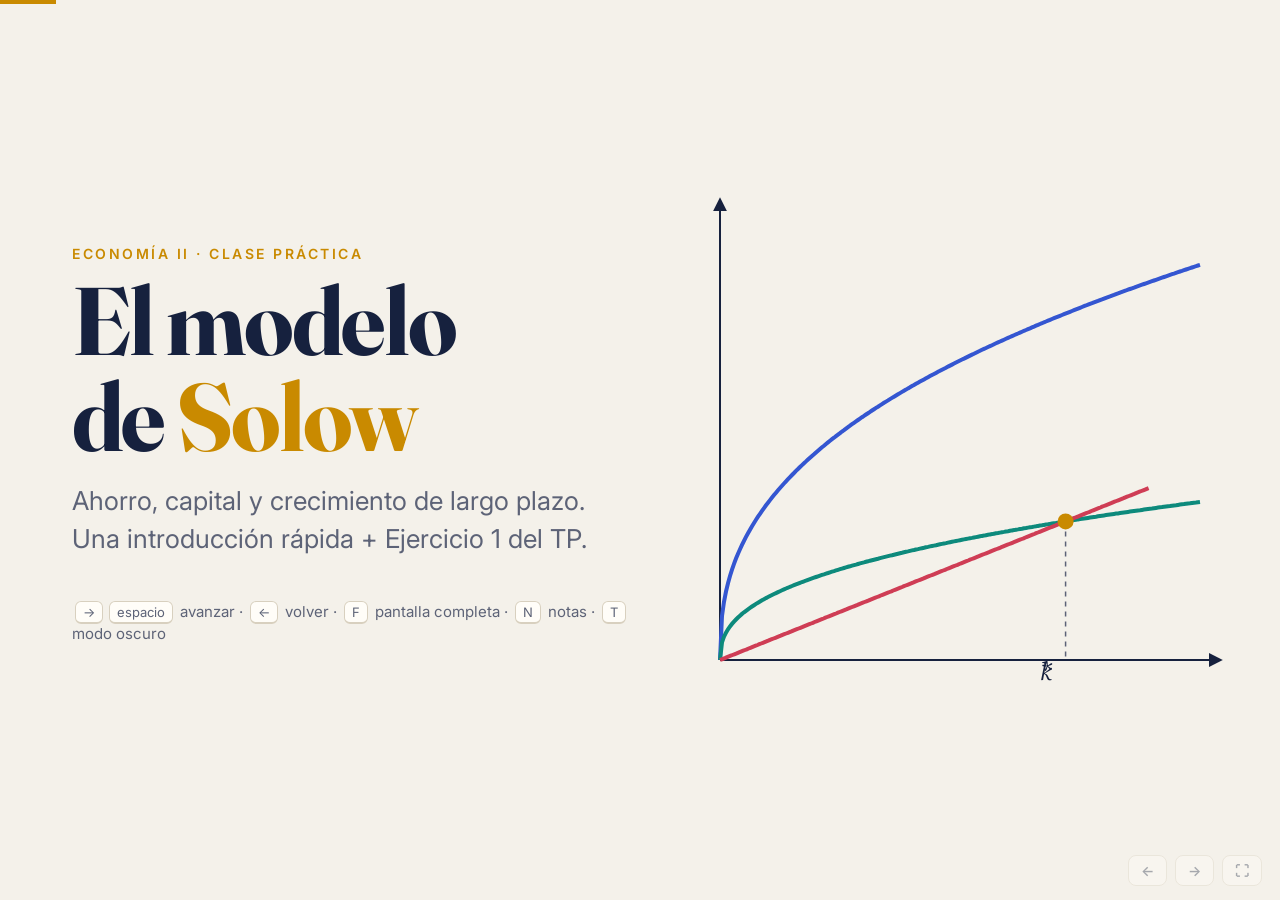
==== Economía II/Slides 2026/Solow - Introducción (práctica).html @ b1570170 "Mover slides de Solow a Economía II > Slides 2026 en Teaching Co-Authored-By: Claude Sonnet 5 <norep" ====
<!doctype html>
<html lang="es">
<head>
<meta charset="utf-8">
<meta name="viewport" content="width=device-width, initial-scale=1">
<title>Introducción a Solow</title>
<link rel="preconnect" href="https://fonts.googleapis.com">
<link rel="preconnect" href="https://fonts.gstatic.com" crossorigin>
<link href="https://fonts.googleapis.com/css2?family=Fraunces:opsz,wght@9..144,500;9..144,700&family=Inter:wght@400;500;600;700&family=Source+Serif+4:ital,wght@0,400;0,600;1,400;1,600&display=swap" rel="stylesheet">
<style>
:root{
  --bg:#f4f1ea; --surface:#fffdf8; --surface2:#f0ebe0; --ink:#16213e; --muted:#5d6377; --line:#d8d0bf;
  --accent:#c98a00; --accent-soft:#f6e4b5;
  --prod:#3456d1; --inv:#0d8a7c; --dep:#cf3d55; --cons:#c98a00; --violet:#6a4fd1;
  --shadow:0 10px 30px rgba(22,33,62,.08);
  --sans:'Inter',system-ui,-apple-system,'Segoe UI',Roboto,sans-serif;
  --serif:'Fraunces',Georgia,serif;
  --math:'Source Serif 4','STIX Two Text',Cambria,'Times New Roman',serif;
}
:root[data-theme="dark"]{
  --bg:#0d1120; --surface:#151a2d; --surface2:#1c2238; --ink:#eef0f7; --muted:#9aa3bd; --line:#2b3352;
  --accent:#ffc23d; --accent-soft:#3a3218;
  --prod:#86a2ff; --inv:#3ccfbd; --dep:#ff6b80; --cons:#ffc23d; --violet:#a894ff;
  --shadow:0 10px 30px rgba(0,0,0,.35);
}
*{box-sizing:border-box;margin:0;padding:0}
html,body{height:100%;background:var(--bg);color:var(--ink);font-family:var(--sans);overflow:hidden}
body{transition:background .4s}

/* ---------- deck & scaling ---------- */
#deck{position:absolute;left:50%;top:50%;width:1280px;height:720px;transform-origin:center center}
.slide{position:absolute;inset:0;padding:54px 72px 64px;background:var(--bg);
  opacity:0;visibility:hidden;transform:translateX(40px);transition:opacity .5s ease,transform .5s ease,visibility .5s;
  display:flex;flex-direction:column}
.slide.active{opacity:1;visibility:visible;transform:none}
.slide.past{transform:translateX(-40px)}
.slide h2{font-family:var(--serif);font-weight:700;font-size:44px;letter-spacing:-.5px;line-height:1.1;margin-bottom:22px}
.slide h2 .num{color:var(--accent);margin-right:10px}
.kicker{font-size:14px;font-weight:600;letter-spacing:2.5px;text-transform:uppercase;color:var(--accent);margin-bottom:10px}
p,li{font-size:23px;line-height:1.45}
.muted{color:var(--muted)}
.small{font-size:18px}
b,strong{font-weight:650}
ul.clean{list-style:none}
ul.clean li{position:relative;padding-left:30px;margin:10px 0}
ul.clean li::before{content:"";position:absolute;left:4px;top:.62em;width:10px;height:10px;border-radius:50%;background:var(--accent)}

/* footer, progress */
#progress{position:fixed;left:0;top:0;height:4px;background:var(--accent);transition:width .4s;z-index:20}
#footer{position:absolute;left:72px;right:72px;bottom:22px;display:flex;justify-content:space-between;font-size:14px;color:var(--muted);pointer-events:none}
#nav{position:fixed;right:18px;bottom:14px;display:flex;gap:8px;z-index:20;opacity:.35;transition:opacity .3s}
#nav:hover{opacity:1}
#nav button{background:var(--surface);color:var(--ink);border:1px solid var(--line);border-radius:8px;padding:6px 12px;font:600 14px var(--sans);cursor:pointer}

/* fragments */
[data-f]{opacity:0;transform:translateY(10px);transition:opacity .55s ease,transform .55s ease}
svg [data-f]{transform:none}
[data-f].shown{opacity:1;transform:none}
path.draw{stroke-dasharray:1;stroke-dashoffset:1;transition:stroke-dashoffset 1.4s ease}
.shown path.draw, .slide.active .always path.draw{stroke-dashoffset:0}

/* ---------- math ---------- */
.m{font-family:var(--math);white-space:nowrap}
.m i,i.v{font-family:var(--math);font-style:italic}
.eq{font-family:var(--math);font-size:34px;display:block;text-align:center;margin:14px 0;line-height:1.5}
.eq.left{text-align:left}
.eq.sm{font-size:28px}
.eq i{font-style:italic}
sup,sub{font-size:.62em;line-height:0}
.frac{display:inline-flex;flex-direction:column;vertical-align:middle;text-align:center;margin:0 .12em}
.frac>span{padding:0 .18em;line-height:1.15}
.frac>span:first-child{border-bottom:1.6px solid currentColor}
sup .frac{font-size:1em}
.par{font-size:1.9em;font-weight:300;line-height:0;vertical-align:-.08em}
.lbl{display:inline-block;font-family:var(--sans);font-size:15px;font-weight:600;padding:3px 9px;border-radius:999px;margin-left:12px;vertical-align:middle;white-space:nowrap}
.c-prod{color:var(--prod)} .c-inv{color:var(--inv)} .c-dep{color:var(--dep)} .c-cons{color:var(--cons)} .c-acc{color:var(--accent)}
.bg-prod{background:color-mix(in srgb,var(--prod) 14%,transparent);color:var(--prod)}
.bg-inv{background:color-mix(in srgb,var(--inv) 14%,transparent);color:var(--inv)}
.bg-dep{background:color-mix(in srgb,var(--dep) 14%,transparent);color:var(--dep)}
.bg-cons{background:color-mix(in srgb,var(--cons) 18%,transparent);color:var(--cons)}

/* ---------- components ---------- */
.cols{display:grid;grid-template-columns:1fr 1fr;gap:44px;flex:1;min-height:0}
.cols.wide-r{grid-template-columns:.85fr 1.15fr}
.cols.wide-l{grid-template-columns:1.2fr .8fr}
.card{background:var(--surface);border:1px solid var(--line);border-radius:18px;padding:22px 26px;box-shadow:var(--shadow)}
.card h3{font-family:var(--serif);font-size:24px;margin-bottom:8px}
.card p{font-size:19px;line-height:1.4}
.grid4{display:grid;grid-template-columns:repeat(4,1fr);gap:18px}
.grid2{display:grid;grid-template-columns:1fr 1fr;gap:18px}
.callout{border-left:5px solid var(--accent);background:var(--surface);border-radius:0 14px 14px 0;padding:16px 22px;box-shadow:var(--shadow)}
.callout p{font-size:20px}
.callout.warn{border-color:var(--dep)}
.chip{display:inline-block;font-size:14px;font-weight:600;padding:4px 10px;border-radius:999px;background:var(--accent-soft);color:var(--ink);margin-right:6px}
ol.steps{list-style:none;counter-reset:st}
ol.steps li{counter-increment:st;position:relative;padding-left:46px;margin:10px 0;font-size:19px;line-height:1.45}
ol.steps li::before{content:counter(st);position:absolute;left:0;top:0;width:32px;height:32px;border-radius:50%;background:var(--accent);color:#fff;font:700 17px var(--sans);display:grid;place-items:center}
.grid4.compact .card{padding:14px 18px}.grid4.compact .card p{font-size:16px;line-height:1.38}.grid4.compact .icon{width:34px;height:34px;font-size:18px;margin-bottom:6px;border-radius:9px}.grid4.compact h3{font-size:20px;margin-bottom:4px}
.icon{width:44px;height:44px;border-radius:12px;display:grid;place-items:center;margin-bottom:12px;font-size:24px}

/* ---------- cover ---------- */
#s-cover{justify-content:center}
#s-cover h1{font-family:var(--serif);font-size:96px;line-height:1;letter-spacing:-2px;margin:10px 0 18px}
#s-cover h1 span{color:var(--accent)}
#s-cover .sub{font-size:26px;color:var(--muted);max-width:640px}
#cover-art{position:absolute;right:40px;top:90px;width:560px;height:520px}
.keys{margin-top:44px;font-size:15px;color:var(--muted)}
.keys kbd{font-family:var(--sans);font-size:13px;border:1px solid var(--line);border-bottom-width:2px;border-radius:6px;padding:2px 7px;background:var(--surface);margin:0 3px}
@keyframes pulse{0%,100%{r:7}50%{r:12}}
.pulse{animation:pulse 2s ease-in-out infinite}
@keyframes drawIn{from{stroke-dashoffset:1}to{stroke-dashoffset:0}}
.slide.active .autodraw{stroke-dasharray:1;animation:drawIn 1.8s ease forwards}
.autodraw{stroke-dasharray:1;stroke-dashoffset:1}
.autodraw.d2{animation-delay:.5s!important}.autodraw.d3{animation-delay:1s!important}
@keyframes fadeIn{to{opacity:1}}
.slide.active .late{animation:fadeIn .8s ease 1.9s forwards}
.late{opacity:0}

/* ---------- agenda ---------- */
.agenda{display:grid;grid-template-columns:1fr 1fr;gap:16px 28px;margin-top:8px}
.ag{display:flex;align-items:center;gap:18px;background:var(--surface);border:1px solid var(--line);border-radius:16px;padding:16px 20px;box-shadow:var(--shadow)}
.ag .n{font-family:var(--serif);font-size:36px;font-weight:700;color:var(--accent);width:40px}
.ag .t{font-size:21px;font-weight:600}
.ag .d{font-size:16px;color:var(--muted)}
.ag .min{margin-left:auto;font-weight:700;color:var(--muted);font-size:16px}
.ag.hl{background:var(--ink);color:var(--bg);border-color:var(--ink)}
.ag.hl .d,.ag.hl .min{color:color-mix(in srgb,var(--bg) 70%,transparent)}
.timebar{display:flex;height:16px;border-radius:999px;overflow:hidden;margin-top:26px}
.timebar div{height:100%}

/* ---------- rule of 70 ---------- */
input[type=range]{width:100%;accent-color:var(--accent);height:28px;cursor:pointer}
.big{font-family:var(--serif);font-size:64px;font-weight:700;color:var(--accent);line-height:1}
.barrow{display:grid;grid-template-columns:150px 1fr 90px;align-items:center;gap:14px;margin:14px 0;font-size:18px}
.bartrack{height:30px;background:var(--surface2);border-radius:8px;overflow:hidden}
.barfill{height:100%;border-radius:8px;transition:width .5s ease}

/* ---------- timeline ---------- */
.timeline{position:relative;display:grid;grid-template-columns:repeat(5,1fr);gap:16px;margin-top:40px}
.timeline::before{content:"";position:absolute;left:0;right:0;top:22px;height:3px;background:var(--line)}
.tl{position:relative;padding-top:52px}
.tl::before{content:"";position:absolute;left:8px;top:13px;width:20px;height:20px;border-radius:50%;background:var(--surface);border:4px solid var(--accent)}
.tl.key::before{background:var(--accent);box-shadow:0 0 0 6px var(--accent-soft)}
.tl .yr{font-family:var(--serif);font-size:28px;font-weight:700}
.tl .who{font-weight:650;font-size:17px;margin:4px 0 6px}
.tl p{font-size:16px;line-height:1.38;color:var(--muted)}

/* ---------- graphs ---------- */
svg text{fill:var(--ink)}
svg text:not([font-family]){font-family:var(--math)}
svg text[font-family="Inter"]{font-family:var(--sans)}
svg .axis{stroke:var(--ink);stroke-width:2}
svg .tick text{font-family:var(--sans);font-size:13px;fill:var(--muted)}
svg .grid{stroke:var(--line);stroke-width:1}
.graphbox{background:var(--surface);border:1px solid var(--line);border-radius:18px;box-shadow:var(--shadow);padding:10px}
.steptext>div{margin-bottom:12px}
.steptext p{font-size:20px}
.readout{display:grid;grid-template-columns:repeat(4,1fr);gap:10px;margin-top:12px}
.readout div{background:var(--surface2);border-radius:12px;padding:8px 10px;text-align:center}
.readout .v{font-family:var(--math);font-size:24px;font-weight:600}
.readout .k{font-size:13px;color:var(--muted)}
.ctrl{display:grid;grid-template-columns:140px 1fr 56px;align-items:center;gap:10px;margin:2px 0}
.ctrl label{font-family:var(--math);font-size:19px;white-space:nowrap}
.ctrl output{font-family:var(--math);font-size:18px;text-align:right}
.btn{background:var(--ink);color:var(--bg);border:none;border-radius:10px;padding:9px 14px;font:600 15px var(--sans);cursor:pointer;margin:4px 6px 0 0}
.btn.ghost{background:transparent;color:var(--ink);border:1.5px solid var(--line)}
.btn:hover{filter:brightness(1.15)}
.hint{font-size:16px;color:var(--muted);margin-top:8px;min-height:44px}

/* flow diagram */
@keyframes flow{to{stroke-dashoffset:-24}}
.flow{stroke-dasharray:8 4;animation:flow 1s linear infinite}

/* notes */
#notes{position:fixed;left:50%;bottom:16px;transform:translateX(-50%);width:min(960px,94vw);max-height:38vh;overflow:auto;
  background:rgba(15,20,36,.94);color:#eef0f7;border-radius:14px;padding:16px 22px;font-size:16px;line-height:1.5;z-index:30;display:none;box-shadow:0 10px 40px rgba(0,0,0,.4)}
#notes.on{display:block}
#notes .hd{display:flex;justify-content:space-between;font-size:13px;color:#ffc23d;font-weight:700;letter-spacing:1px;text-transform:uppercase;margin-bottom:6px}
aside.notes{display:none}
.tag-app{position:absolute;top:26px;right:72px;font-size:13px;font-weight:700;letter-spacing:2px;text-transform:uppercase;color:var(--dep);border:1.5px solid var(--dep);border-radius:999px;padding:4px 12px}
</style>
</head>
<body>
<div id="progress"></div>
<div id="deck">

<!-- ===================== 1. PORTADA ===================== -->
<section class="slide" id="s-cover" data-sec="">
  <svg id="cover-art" viewBox="0 0 560 520" aria-hidden="true">
    <defs><marker id="ah0" viewBox="0 0 10 10" refX="8" refY="5" markerWidth="7" markerHeight="7" orient="auto"><path d="M0,0L10,5L0,10z" fill="var(--ink)"/></marker></defs>
    <line x1="40" y1="480" x2="540" y2="480" class="axis" marker-end="url(#ah0)"/>
    <line x1="40" y1="480" x2="40" y2="20" class="axis" marker-end="url(#ah0)"/>
    <path id="cv-prod" class="autodraw" pathLength="1" fill="none" stroke="var(--prod)" stroke-width="4"/>
    <path id="cv-inv" class="autodraw d2" pathLength="1" fill="none" stroke="var(--inv)" stroke-width="4"/>
    <path id="cv-dep" class="autodraw d3" pathLength="1" fill="none" stroke="var(--dep)" stroke-width="4"/>
    <g class="late">
      <line id="cv-kline" stroke="var(--muted)" stroke-dasharray="5 5" stroke-width="1.5"/>
      <circle id="cv-dot" r="8" fill="var(--accent)" class="pulse"/>
      <text id="cv-klab" font-size="26" font-style="italic">k*</text>
    </g>
  </svg>
  <div style="position:relative;z-index:1;max-width:600px">
    <div class="kicker">Economía II · Clase práctica</div>
    <h1>El modelo<br>de <span>Solow</span></h1>
    <p class="sub">Ahorro, capital y crecimiento de largo plazo.<br>Una introducción rápida + Ejercicio 1 del TP.</p>
    <p class="keys"><kbd>→</kbd><kbd>espacio</kbd> avanzar · <kbd>←</kbd> volver · <kbd>F</kbd> pantalla completa · <kbd>N</kbd> notas · <kbd>T</kbd> modo oscuro</p>
  </div>
  <aside class="notes">Arranque: avisar que como la teórica todavía no llegó a Solow, hoy hacemos una intro de ~30–35 min y después resolvemos el Ejercicio 1 del TP en el pizarrón. Las slides tienen un “laboratorio” interactivo para la estática comparada.</aside>
</section>

<!-- ===================== 2. PLAN ===================== -->
<section class="slide" data-sec="Plan de la clase">
  <div class="kicker">Hoja de ruta</div>
  <h2>Plan de hoy</h2>
  <div class="agenda">
    <div class="ag" data-f="1"><span class="n">1</span><div><div class="t">La gran pregunta</div><div class="d">¿Por qué algunos países son ricos y otros no? El caso argentino</div></div></div>
    <div class="ag" data-f="1"><span class="n">2</span><div><div class="t">¿Qué es el modelo de Solow?</div><div class="d">Cómo nace, qué hace y para qué se usa</div></div></div>
    <div class="ag" data-f="1"><span class="n">3</span><div><div class="t">El modelo, paso a paso</div><div class="d">Supuestos, ecuaciones y variables per cápita</div></div></div>
    <div class="ag" data-f="1"><span class="n">4</span><div><div class="t">Estado estacionario</div><div class="d">Qué es, qué nos dice, el gráfico y la transición</div></div></div>
    <div class="ag" data-f="1"><span class="n">5</span><div><div class="t">Predicciones y límites</div><div class="d">Regla de oro y lo que el modelo no explica</div></div></div>
    <div class="ag hl" data-f="2"><span class="n" style="color:var(--accent)">6</span><div><div class="t">Ejercicio 1 del TP</div><div class="d">Per cápita · estado estacionario · estática comparada · transición</div></div></div>
  </div>
  <aside class="notes">Mostrar el plan rápido. La idea: entender la intuición y el gráfico; la derivación algebraica completa la hacemos juntos en el ejercicio (incisos 1 y 2), así no la repetimos dos veces.</aside>
</section>

<!-- ===================== 3. LA GRAN PREGUNTA ===================== -->
<section class="slide" data-sec="1 · La gran pregunta">
  <div class="kicker">1 · Motivación</div>
  <h2>¿Por qué algunos países son mucho más ricos que otros?</h2>
  <div class="cols wide-l">
    <div>
      <p>Diferencias <b>chicas</b> en la tasa de crecimiento, sostenidas en el tiempo, se convierten en diferencias <b>enormes</b> en el nivel de ingreso.</p>
      <div class="card" style="margin-top:22px">
        <p class="small muted">Tasa de crecimiento anual del ingreso per cápita del país B</p>
        <div style="display:flex;align-items:center;gap:18px">
          <input type="range" id="g70" min="0.5" max="6" step="0.1" value="3">
          <span class="m" style="font-size:28px;font-weight:600;width:90px" id="g70v">3.0%</span>
        </div>
        <div style="display:flex;align-items:baseline;gap:14px;margin-top:10px">
          <span class="big" id="dbl">23</span><span style="font-size:22px">años para <b>duplicar</b> el ingreso</span>
        </div>
        <p class="small muted" style="margin-top:6px">Regla del 70: años para duplicar ≈ 70 / (tasa en %)</p>
      </div>
    </div>
    <div>
      <p class="small muted" style="margin-bottom:6px">Ingreso per cápita dentro de <b>50 años</b> (hoy = 1)</p>
      <div class="barrow"><span>País A · 1%</span><div class="bartrack"><div class="barfill" id="barA" style="background:var(--muted)"></div></div><span class="m" id="valA" style="font-size:22px">×1.64</span></div>
      <div class="barrow"><span>País B · <span id="gB">3.0%</span></span><div class="bartrack"><div class="barfill" id="barB" style="background:var(--accent)"></div></div><span class="m" id="valB" style="font-size:22px">×4.38</span></div>
      <div class="callout" style="margin-top:26px" data-f="1">
        <p>Hoy: un primer modelo para pensar <b>de dónde viene el crecimiento</b> y <b>hacia dónde converge</b> una economía.</p>
      </div>
    </div>
  </div>
  <aside class="notes">Mover el slider en vivo: con 1% se duplica en ~70 años, con 3% en ~23, con 5% en ~14. Después de 50 años, la diferencia entre 1% y 3% es casi ×2,7. Pregunta disparadora: ¿qué hace que un país ahorre/acumule capital/crezca más?</aside>
</section>

<!-- ===================== 4a. CINCO PAÍSES ===================== -->
<section class="slide" data-sec="1 · La gran pregunta">
  <div class="kicker">1 · La evidencia</div>
  <h2>Sesenta años, cinco países</h2>
  <div class="cols" style="grid-template-columns:1.3fr .7fr;gap:26px">
    <div class="graphbox"><svg id="g-cx" viewBox="0 0 760 420" width="100%"></svg></div>
    <div style="display:flex;flex-direction:column;gap:12px">
      <div class="card" style="padding:12px 16px">
        <table style="width:100%;border-collapse:collapse;font-size:16px;text-align:right">
          <tr class="muted" style="font-size:13px"><th style="text-align:left;font-weight:600">PIB per cápita</th><th style="font-weight:600">1960</th><th style="font-weight:600">2025</th><th style="font-weight:600">crec. anual</th></tr>
          <tr style="border-top:1px solid var(--line)"><td style="text-align:left;padding:6px 4px"><span style="display:inline-block;width:12px;height:12px;border-radius:3px;background:var(--prod);margin-right:8px"></span><b>EE.UU.</b></td><td id="cx-USA-0"></td><td id="cx-USA-1"></td><td id="cx-USA-g" style="font-weight:700"></td></tr>
          <tr style="border-top:1px solid var(--line)"><td style="text-align:left;padding:6px 4px"><span style="display:inline-block;width:12px;height:12px;border-radius:3px;background:var(--dep);margin-right:8px"></span><b>Argentina</b></td><td id="cx-ARG-0"></td><td id="cx-ARG-1"></td><td id="cx-ARG-g" style="font-weight:700"></td></tr>
          <tr data-f="1" style="border-top:1px solid var(--line)"><td style="text-align:left;padding:6px 4px"><span style="display:inline-block;width:12px;height:12px;border-radius:3px;background:var(--inv);margin-right:8px"></span><b>Corea del Sur</b></td><td id="cx-KOR-0"></td><td id="cx-KOR-1"></td><td id="cx-KOR-g" style="font-weight:700"></td></tr>
          <tr data-f="2" style="border-top:1px solid var(--line)"><td style="text-align:left;padding:6px 4px"><span style="display:inline-block;width:12px;height:12px;border-radius:3px;background:var(--violet);margin-right:8px"></span><b>Japón</b></td><td id="cx-JPN-0"></td><td id="cx-JPN-1"></td><td id="cx-JPN-g" style="font-weight:700"></td></tr>
          <tr data-f="3" style="border-top:1px solid var(--line)"><td style="text-align:left;padding:6px 4px"><span style="display:inline-block;width:12px;height:12px;border-radius:3px;background:var(--accent);margin-right:8px"></span><b>España</b></td><td id="cx-ESP-0"></td><td id="cx-ESP-1"></td><td id="cx-ESP-g" style="font-weight:700"></td></tr>
        </table>
        <p class="muted" style="font-size:12px;margin-top:6px">Miles de US$ de 2015 · crecimiento promedio 1960–2025.</p>
      </div>
      <div class="callout" data-f="4" style="padding:10px 16px"><p class="small">Los que arrancaron <b>más pobres</b> crecieron <b>más rápido</b> y se acercaron a Estados Unidos… pero <b>no todos</b>. ¿Por qué? → Solow.</p></div>
    </div>
  </div>
  <p class="muted" style="margin-top:6px;font-size:12px">Escala logarítmica: la <b>pendiente</b> de cada línea es su tasa de crecimiento. Fuente: Banco Mundial, WDI, NY.GDP.PCAP.KD (US$ constantes de 2015).</p>
  <aside class="notes">Explicar la escala log: misma pendiente = misma tasa; subir un escalón (ej. de 10k a 20k) es duplicar. Primero EE.UU. (≈2% parejo, la "frontera") y Argentina (arranca segunda, crece ≈0,9% y con crisis). Clic: Corea, en 1960 tenía ~1/7 del ingreso argentino, creció ≈5,7% por año y nos pasó en 1989; hoy casi el triple. Clic: Japón, crece ≈5% hasta 1990, llega a ~77% del nivel de EE.UU. y después se frena (&lt;1%): se acerca a su estado estacionario → justo lo que predice Solow. Clic: España, convergencia más gradual. Clic: mensaje: convergencia… condicional (Argentina no convergió). Pregunta: ¿qué tienen distinto estos países? Ahorro, población, tecnología/instituciones → los parámetros de Solow.</aside>
</section>

<!-- ===================== 4. ARGENTINA VS 2% ===================== -->
<section class="slide" data-sec="1 · La gran pregunta">
  <div class="kicker">1 · El caso argentino</div>
  <h2>Argentina vs. la Argentina que creció al <span class="c-acc" id="arg-gtitle">2%</span></h2>
  <div class="cols" style="grid-template-columns:1.35fr .65fr;gap:28px">
    <div class="graphbox"><svg id="g-arg" viewBox="0 0 760 410" width="100%"></svg></div>
    <div style="display:flex;flex-direction:column;gap:12px">
      <div class="card" style="padding:14px 18px">
        <p class="small muted" style="font-size:15px">PIB per cápita 2025 (US$ de 2015)</p>
        <p style="margin-top:6px"><span class="c-dep" style="font-weight:700">Argentina real:</span> <span class="m" style="font-size:26px" id="arg-real"></span></p>
        <p data-f="1"><span class="c-acc" style="font-weight:700">Con <span id="arg-g2"></span> anual:</span> <span class="m" style="font-size:26px" id="arg-cf"></span></p>
        <div data-f="1" style="display:flex;align-items:baseline;gap:10px;margin-top:6px"><span class="big" id="arg-x" style="font-size:56px"></span><span class="small">más rica<br>por persona</span></div>
      </div>
      <div class="card" data-f="1" style="padding:12px 20px">
        <p class="small muted">Tasa contrafáctica desde 1960</p>
        <div style="display:flex;align-items:center;gap:12px"><input type="range" id="arg-g" min="0.5" max="3.5" step="0.1" value="2"><span class="m" id="arg-gv" style="font-size:22px;width:60px"></span></div>
      </div>
      <div class="callout" data-f="2" style="padding:10px 16px"><p class="small">Promedio 1960–2025:<br><b>Argentina ≈ <span id="arg-avg"></span>%</b> anual · <b>EE.UU. ≈ <span id="usa-avg"></span>%</b></p></div>
    </div>
  </div>
  <p class="muted" style="margin-top:6px;font-size:12px">Fuente: Banco Mundial, World Development Indicators — PIB per cápita (US$ constantes de 2015), serie NY.GDP.PCAP.KD, 1960–2025.</p>
  <aside class="notes">Primero mostrar sólo la serie real (con sus crisis: 1975–76, 1981–82, hiperinflación 1989–90, 2001–02, 2018–20). Avanzar: aparece la Argentina contrafáctica creciendo al 2% (≈ el promedio de EE.UU.) — hoy tendría ~el doble de ingreso por persona. Avanzar otra vez: los promedios de crecimiento (EE.UU. creció ≈2% per cápita por año). Mover el slider: con 3% sería ~3 veces más rica. Pregunta: ¿qué determina esa tasa? → Solow.</aside>
</section>

<!-- ===================== 5. HISTORIA ===================== -->
<section class="slide" data-sec="2 · Cómo nace Solow">
  <div class="kicker">2 · Un poco de historia</div>
  <h2>Cómo nace el modelo</h2>
  <div class="timeline">
    <div class="tl" data-f="1"><div class="yr">1939–46</div><div class="who">Harrod y Domar</div><p>Modelos con proporción capital/producto <b>fija</b>. El crecimiento equilibrado es un “filo de navaja”: cualquier desvío se amplifica.</p></div>
    <div class="tl key" data-f="2"><div class="yr">1956</div><div class="who">Solow (y Swan, en paralelo)</div><p>Permite <b>sustituir</b> capital por trabajo con <b>rendimientos decrecientes</b> → la economía converge a un <b>estado estacionario estable</b>.</p></div>
    <div class="tl" data-f="3"><div class="yr">1957</div><div class="who">Solow</div><p>Contabilidad del crecimiento para EE.UU.: la mayor parte del crecimiento del producto por hora no se explica por <i class="v">K</i> → <b>residuo</b> = tecnología.</p></div>
    <div class="tl" data-f="4"><div class="yr">1987</div><div class="who">Premio Nobel</div><p>Solow lo recibe por sus contribuciones a la teoría del crecimiento económico.</p></div>
    <div class="tl" data-f="5"><div class="yr">fines ’80</div><div class="who">Romer, Lucas</div><p><b>Crecimiento endógeno</b>: intentan explicar dentro del modelo lo que Solow deja afuera (la tecnología).</p></div>
  </div>
  <div class="callout" style="margin-top:34px" data-f="2">
    <p>Idea clave de Solow: <b>rendimientos decrecientes del capital</b>. Cada máquina adicional por trabajador agrega cada vez menos producto → la acumulación de capital, por sí sola, <b>se frena</b>.</p>
  </div>
  <aside class="notes">No hace falta detenerse mucho. Lo importante: Harrod–Domar = inestable; Solow introduce rendimientos decrecientes y eso da estabilidad (convergencia). Ese es el corazón de todo lo que sigue.</aside>
</section>

<!-- ===================== QUÉ ES ===================== -->
<section class="slide" data-sec="2 · Qué es el modelo">
  <div class="kicker">2 · ¿Qué es el modelo de Solow?</div>
  <h2>El modelo en una frase</h2>
  <div class="card" style="border-left:6px solid var(--accent);padding:22px 30px">
    <p style="font-size:23px;line-height:1.42">Es un <b>modelo de crecimiento económico de largo plazo</b> que explica cómo el <b class="c-inv">ahorro</b>, el <b class="c-dep">crecimiento de la población</b> y la <b class="c-prod">tecnología</b> determinan cuánto <b>capital por trabajador</b> tiene una economía y, con eso, su <b>nivel de vida</b>.</p>
    <div style="margin-top:12px"><span class="chip">dinámico: período a período</span><span class="chip">neoclásico</span><span class="chip">crecimiento exógeno</span><span class="chip">base de la macro moderna</span></div>
  </div>
  <h3 style="font-family:var(--serif);font-size:24px;margin:16px 0 10px">¿Para qué se usa?</h3>
  <div class="grid4 compact">
    <div class="card" data-f="1"><div class="icon bg-prod">📈</div><h3>Pronosticar crecimiento</h3><p>Si sabemos qué tan lejos está un país de su estado estacionario, anticipamos si va a crecer rápido o lento. Es la base de cómo se estima el <b>PIB potencial</b>.</p></div>
    <div class="card" data-f="2"><div class="icon bg-inv">🌍</div><h3>Comparar países</h3><p>Explica por qué unos países son más ricos que otros: distinto ahorro, crecimiento poblacional o tecnología.</p></div>
    <div class="card" data-f="3"><div class="icon bg-cons">🏛</div><h3>Evaluar políticas</h3><p>¿Qué pasa si se incentiva el ahorro y la inversión? ¿Y si cae la natalidad? ¿Cambia el nivel o la tasa de crecimiento?</p></div>
    <div class="card" data-f="4"><div class="icon bg-dep">🧱</div><h3>Punto de partida</h3><p>Los modelos que usan hoy los bancos centrales son, en el fondo, Solow + decisiones óptimas de ahorro y trabajo.</p></div>
  </div>
  <aside class="notes">Slide de “qué es”: la frase resume todo el modelo. Exógeno = s, n y la tecnología vienen dados, el modelo no los explica. Usos: (1) proyecciones de largo plazo / PIB potencial con el enfoque de función de producción; (2) diferencias entre países; (3) políticas: efecto nivel vs. efecto crecimiento; (4) es la base de los modelos de crecimiento neoclásico con optimización (Ramsey–Cass–Koopmans, ciclos reales, DSGE).</aside>
</section>

<!-- ===================== 6. QUÉ HACE ===================== -->
<section class="slide" data-sec="3 · El modelo">
  <div class="kicker">3 · ¿Qué hace el modelo?</div>
  <h2>Una máquina de transformar ahorro en capital</h2>
  <div class="cols wide-r">
    <div>
      <p>Seguimos <b>período a período</b> cómo evoluciona el capital y, con él, el producto, el consumo y la inversión.</p>
      <ul class="clean" style="margin-top:12px">
        <li data-f="1">Se <b>produce</b> con capital y trabajo.</li>
        <li data-f="2">Se <b>ahorra</b> una fracción fija <i class="v">s</i> del producto; el resto se consume.</li>
        <li data-f="3">El ahorro se <b>invierte</b>: se suma al capital de mañana.</li>
        <li data-f="4">Parte del capital se <b>gasta</b> (<i class="v">δ</i>) y la población <b>crece</b> (<i class="v">n</i>).</li>
      </ul>
      <div class="callout" style="margin-top:18px" data-f="5"><p>Pregunta central: <b>¿a dónde converge</b> esta economía y <b>qué determina</b> su nivel de vida de largo plazo?</p></div>
    </div>
    <div class="graphbox" style="display:flex;align-items:center;justify-content:center">
      <svg viewBox="0 0 600 470" width="100%">
        <defs>
          <marker id="ah1" viewBox="0 0 10 10" refX="8" refY="5" markerWidth="6" markerHeight="6" orient="auto"><path d="M0,0L10,5L0,10z" fill="var(--muted)"/></marker>
        </defs>
        <!-- nodes -->
        <g data-f="1">
          <rect x="190" y="20" width="220" height="74" rx="16" fill="color-mix(in srgb,var(--prod) 14%,var(--surface))" stroke="var(--prod)" stroke-width="2"/>
          <text x="300" y="50" text-anchor="middle" font-family="Inter" font-weight="700" font-size="17" fill="var(--prod)">PRODUCCIÓN</text>
          <text x="300" y="78" text-anchor="middle" font-size="21" font-style="italic">Y = A K<tspan dy="-8" font-size="13">α</tspan><tspan dy="8"> N</tspan><tspan dy="-8" font-size="13">1−α</tspan></text>
        </g>
        <g data-f="2">
          <rect x="380" y="200" width="212" height="74" rx="16" fill="color-mix(in srgb,var(--inv) 14%,var(--surface))" stroke="var(--inv)" stroke-width="2"/>
          <text x="486" y="230" text-anchor="middle" font-family="Inter" font-weight="700" font-size="16" fill="var(--inv)">AHORRO = INVERSIÓN</text>
          <text x="486" y="258" text-anchor="middle" font-size="21" font-style="italic">I = S = sY</text>
          <path class="flow" d="M380,94 Q470,130 485,196" fill="none" stroke="var(--muted)" stroke-width="2.5" marker-end="url(#ah1)"/>
          <rect x="40" y="200" width="160" height="74" rx="16" fill="color-mix(in srgb,var(--cons) 16%,var(--surface))" stroke="var(--cons)" stroke-width="2"/>
          <text x="120" y="230" text-anchor="middle" font-family="Inter" font-weight="700" font-size="17" fill="var(--cons)">CONSUMO</text>
          <text x="120" y="258" text-anchor="middle" font-size="21" font-style="italic">C = (1−s)Y</text>
          <path class="flow" d="M220,94 Q140,130 125,196" fill="none" stroke="var(--muted)" stroke-width="2.5" marker-end="url(#ah1)"/>
        </g>
        <g data-f="3">
          <rect x="190" y="370" width="220" height="74" rx="16" fill="var(--surface2)" stroke="var(--ink)" stroke-width="2"/>
          <text x="300" y="400" text-anchor="middle" font-family="Inter" font-weight="700" font-size="17">CAPITAL DE MAÑANA</text>
          <text x="300" y="428" text-anchor="middle" font-size="21" font-style="italic">K<tspan dy="5" font-size="13">t+1</tspan><tspan dy="-5"> = (1−δ)K</tspan><tspan dy="5" font-size="13">t</tspan><tspan dy="-5"> + I</tspan><tspan dy="5" font-size="13">t</tspan></text>
          <path class="flow" d="M485,278 Q470,340 414,392" fill="none" stroke="var(--muted)" stroke-width="2.5" marker-end="url(#ah1)"/>
          <path class="flow" d="M300,366 Q300,230 300,100" fill="none" stroke="var(--prod)" stroke-width="2.5" marker-end="url(#ah1)"/>
          <text x="290" y="300" text-anchor="end" font-family="Inter" font-size="14" fill="var(--prod)" font-weight="600">más K → más Y</text>
        </g>
        <g data-f="4">
          <path d="M190,425 Q120,440 70,420" fill="none" stroke="var(--dep)" stroke-width="2.5" stroke-dasharray="6 4" marker-end="url(#ah1)"/>
          <text x="20" y="400" font-family="Inter" font-size="15" fill="var(--dep)" font-weight="600">depreciación δK</text>
          <text x="20" y="465" font-family="Inter" font-size="15" fill="var(--dep)" font-weight="600">población crece a n</text>
        </g>
      </svg>
    </div>
  </div>
  <aside class="notes">Contar el circuito: produzco → una parte la consumo, otra la ahorro → el ahorro se invierte → mañana tengo más capital → produzco más. Pero el capital se deprecia y la población crece, lo que “come” capital por persona. La pregunta es dónde se equilibran estas fuerzas.</aside>
</section>

<!-- ===================== 7. SUPUESTOS ===================== -->
<section class="slide" data-sec="3 · El modelo">
  <div class="kicker">3 · Ingredientes</div>
  <h2>Los supuestos</h2>
  <div class="grid4">
    <div class="card" data-f="1"><div class="icon bg-prod">⚙︎</div><h3>Tecnología</h3><p>Cobb–Douglas <span class="m"><i>Y</i> = <i>AK</i><sup><i>α</i></sup><i>N</i><sup>1−<i>α</i></sup></span>, 0&lt;<i class="v">α</i>&lt;1.<br>Rendimientos <b>constantes a escala</b> y <b>decrecientes</b> en cada factor.</p></div>
    <div class="card" data-f="2"><div class="icon bg-inv">€</div><h3>Ahorro</h3><p>Se ahorra una <b>fracción fija</b> <i class="v">s</i> del ingreso: <span class="m"><i>S</i> = <i>sY</i></span>.<br>Economía cerrada sin gobierno: <b>ahorro = inversión</b>.</p></div>
    <div class="card" data-f="3"><div class="icon bg-cons">☺︎</div><h3>Población</h3><p>Todos trabajan y la población crece a tasa <b>exógena</b> <i class="v">n</i>:<br><span class="m"><i>N</i><sub><i>t</i>+1</sub> = (1+<i>n</i>)<i>N<sub>t</sub></i></span>.</p></div>
    <div class="card" data-f="4"><div class="icon bg-dep">↓</div><h3>Depreciación</h3><p>Cada período se gasta una fracción <i class="v">δ</i> del capital (máquinas que se rompen).</p></div>
  </div>
  <div class="callout" style="margin-top:28px" data-f="5">
    <p><b>El supuesto “mágico” de Solow:</b> en vez de resolver cuánto consumir en infinitos períodos (maximizando <span class="m"><i>U</i> = Σ <i>β<sup>t</sup>u</i>(<i>C<sub>t</sub></i>)</span>, fuera del nivel del curso), asume que se consume una proporción constante: <span class="m"><i>C<sub>t</sub></i> = (1−<i>s</i>)<i>Y<sub>t</sub></i></span>. Con eso, dado <i class="v">K<sub>t</sub></i> sabemos todo.</p>
  </div>
  <aside class="notes">Notación: el TP usa δ para la depreciación; en las notas/slides de la teórica aparece como d. Es lo mismo. Remarcar que s, n, δ, A son parámetros (exógenos): el modelo no explica por qué un país ahorra más.</aside>
</section>

<!-- ===================== 8. ECUACIONES ===================== -->
<section class="slide" data-sec="3 · El modelo">
  <div class="kicker">3 · El modelo en ecuaciones (como en el TP)</div>
  <h2>Seis ecuaciones, una economía</h2>
  <div class="cols">
    <div class="card" style="display:flex;flex-direction:column;justify-content:center;gap:4px">
      <div class="eq sm left"><i>Y<sub>t</sub></i> = <i>C<sub>t</sub></i> + <i>I<sub>t</sub></i> <span class="lbl bg-cons">uso del producto</span></div>
      <div class="eq sm left"><i>Y<sub>t</sub></i> = <i>AK<sub>t</sub></i><sup><i>α</i></sup><i>N<sub>t</sub></i><sup>1−<i>α</i></sup> <span class="lbl bg-prod">producción</span></div>
      <div class="eq sm left"><i>K</i><sub><i>t</i>+1</sub> = (1−<i>δ</i>)<i>K<sub>t</sub></i> + <i>I<sub>t</sub></i> <span class="lbl bg-inv">ley de mov. del capital</span></div>
      <div class="eq sm left"><i>N</i><sub><i>t</i>+1</sub> = (1+<i>n</i>)<i>N<sub>t</sub></i> <span class="lbl bg-dep">población</span></div>
      <div class="eq sm left"><i>C<sub>t</sub></i> + <i>S<sub>t</sub></i> = <i>Y<sub>t</sub></i> <span class="lbl bg-cons">restricción presup.</span></div>
      <div class="eq sm left"><i>S<sub>t</sub></i> = <i>sY<sub>t</sub></i> <span class="lbl bg-inv">regla de ahorro</span></div>
      <p class="small muted" style="margin-top:6px">Dados <i class="v">K</i><sub>0</sub> y <i class="v">N</i><sub>0</sub>.</p>
    </div>
    <div>
      <p style="font-weight:650;margin-bottom:10px">Paso a paso: del modelo agregado al per cápita</p>
      <ol class="steps">
        <li data-f="1"><b>Dividir cada ecuación por <i class="v">N<sub>t</sub></i></b> y llamar con minúscula a las variables per cápita: <span class="m"><i>y</i> = <i>Y</i>/<i>N</i>, <i>k</i> = <i>K</i>/<i>N</i>, …</span></li>
        <li data-f="2"><b>Producción:</b> por rendimientos constantes a escala, <span class="m"><i>y<sub>t</sub></i> = <i>Ak<sub>t</sub></i><sup><i>α</i></sup></span>.</li>
        <li data-f="3"><b>Capital:</b> usar <span class="m"><i>N</i><sub><i>t</i>+1</sub> = (1+<i>n</i>)<i>N<sub>t</sub></i></span> → <span class="m">(1+<i>n</i>)<i>k</i><sub><i>t</i>+1</sub> = (1−<i>δ</i>)<i>k<sub>t</sub></i> + <i>i<sub>t</sub></i></span>.</li>
        <li data-f="4"><b>Consumo:</b> juntar restricción presupuestaria y regla de ahorro → <span class="m"><i>c<sub>t</sub></i> = (1−<i>s</i>)<i>y<sub>t</sub></i></span>.</li>
      </ol>
      <div class="callout" data-f="5" style="margin-top:14px;padding:12px 20px">
        <p class="small" style="margin-bottom:2px"><b>Resultado: 4 ecuaciones en <i class="v">y</i>, <i class="v">c</i>, <i class="v">i</i>, <i class="v">k</i></b></p>
        <div class="eq" style="font-size:24px;margin:4px 0;line-height:1.6"><i>y<sub>t</sub></i> = <i>c<sub>t</sub></i> + <i>i<sub>t</sub></i> &nbsp;·&nbsp; <i>y<sub>t</sub></i> = <i>Ak<sub>t</sub></i><sup><i>α</i></sup><br>(1+<i>n</i>)<i>k</i><sub><i>t</i>+1</sub> = (1−<i>δ</i>)<i>k<sub>t</sub></i> + <i>i<sub>t</sub></i> &nbsp;·&nbsp; <i>c<sub>t</sub></i> = (1−<i>s</i>)<i>y<sub>t</sub></i></div>
      </div>
    </div>
  </div>
  <aside class="notes">Estas son exactamente las ecuaciones (1)–(6) del Ejercicio 1 (ojo: la consigna tiene la errata 1−n en la ecuación 4; es 1+n). El paso a paso es el inciso 1: se puede mostrar acá como hoja de ruta o dejarlo para el pizarrón. Las dos slides que siguen desarrollan los pasos 2 y 3.</aside>
</section>

<!-- ===================== 9. PER CÁPITA ===================== -->
<section class="slide" data-sec="3 · El modelo">
  <div class="kicker">3 · Pasar a per cápita</div>
  <h2>La función de producción per cápita</h2>
  <div class="cols">
    <div>
      <p>Dividimos la producción por <i class="v">N<sub>t</sub></i> y usamos rendimientos constantes a escala:</p>
      <div class="eq" data-f="1"><i>y<sub>t</sub></i> = <span class="frac"><span><i>AK<sub>t</sub></i><sup><i>α</i></sup><i>N<sub>t</sub></i><sup>1−<i>α</i></sup></span><span><i>N<sub>t</sub></i></span></span> = <i>A</i><span class="par">(</span><span class="frac"><span><i>K<sub>t</sub></i></span><span><i>N<sub>t</sub></i></span></span><span class="par">)</span><sup><i>α</i></sup></div>
      <div class="eq" data-f="2" style="font-size:44px"><span style="background:var(--accent-soft);padding:4px 18px;border-radius:12px"><i>y<sub>t</sub></i> = <i>A k<sub>t</sub></i><sup><i>α</i></sup></span></div>
      <p data-f="3">El producto por persona depende <b>sólo</b> del capital por persona.</p>
      <div class="eq sm" data-f="4" style="margin-top:18px"><i>c<sub>t</sub></i> = (1−<i>s</i>)<i>y<sub>t</sub></i> &nbsp;&nbsp;·&nbsp;&nbsp; <i>i<sub>t</sub></i> = <i>s y<sub>t</sub></i> &nbsp;&nbsp;·&nbsp;&nbsp; <i>y<sub>t</sub></i> = <i>c<sub>t</sub></i> + <i>i<sub>t</sub></i></div>
    </div>
    <div class="graphbox" data-f="3">
      <svg id="g-percap" viewBox="0 0 560 420" width="100%"></svg>
      <p class="small muted" style="padding:0 14px 8px">Rendimientos <b>decrecientes</b>: el mismo Δ<i class="v">k</i> agrega cada vez menos Δ<i class="v">y</i>.</p>
    </div>
  </div>
  <aside class="notes">Mostrar la curva cóncava: con poco capital por persona, una máquina más rinde muchísimo; con mucho, rinde poco. Esa concavidad es la que va a garantizar la convergencia. El detalle algebraico (dividir cada ecuación por N) lo hacemos en el inciso 1.</aside>
</section>

<!-- ===================== 10. LEY DE MOVIMIENTO ===================== -->
<section class="slide" data-sec="3 · El modelo">
  <div class="kicker">3 · El capital por persona</div>
  <h2>¿Cómo evoluciona <i class="v">k</i>?</h2>
  <div class="cols wide-l">
    <div>
      <p>Dividimos la ley de movimiento del capital por <i class="v">N<sub>t</sub></i> y usamos <span class="m"><i>N</i><sub><i>t</i>+1</sub>/<i>N<sub>t</sub></i> = 1+<i>n</i></span>:</p>
      <div class="eq sm" data-f="1"><i>K</i><sub><i>t</i>+1</sub> = (1−<i>δ</i>)<i>K<sub>t</sub></i> + <i>I<sub>t</sub></i> &nbsp;&nbsp;⟹&nbsp;&nbsp; <span style="background:var(--accent-soft);padding:2px 12px;border-radius:10px">(1+<i>n</i>)<i>k</i><sub><i>t</i>+1</sub> = (1−<i>δ</i>)<i>k<sub>t</sub></i> + <i>i<sub>t</sub></i></span></div>
      <p data-f="2" style="margin-top:14px">Reordenando (y despreciando el término chico <i class="v">n</i>·Δ<i class="v">k</i>):</p>
      <div class="eq" data-f="2" style="font-size:40px"><i>k</i><sub><i>t</i>+1</sub> − <i>k<sub>t</sub></i> ≈ <span class="c-inv"><i>i<sub>t</sub></i></span> − <span class="c-dep">(<i>n</i> + <i>δ</i>)<i>k<sub>t</sub></i></span></div>
    </div>
    <div>
      <div class="card" data-f="3">
        <h3>¿Por qué aparece <i class="v">n</i> como si fuera depreciación?</h3>
        <p>Aunque no se rompa ninguna máquina (<i class="v">δ</i> = 0), si la población crece y no invierto, tengo <b>las mismas máquinas para más gente</b>: el capital por persona cae.</p>
        <p style="margin-top:10px">El crecimiento de la población <b>“diluye”</b> el capital per cápita.</p>
      </div>
      <div class="card" data-f="4" style="margin-top:16px">
        <p>Para que <i class="v">k</i> no caiga hay que invertir <span class="m c-dep">(<i>n</i>+<i>δ</i>)<i>k</i></span>: reponer lo depreciado <b>y</b> equipar a los nuevos trabajadores → <b>depreciación per cápita</b>.</p>
      </div>
    </div>
  </div>
  <aside class="notes">En el TP la solución trabaja con la versión exacta (1+n)k_{t+1} = (1−δ)k_t + i_t. En estado estacionario no hace falta aproximar: con k_{t+1}=k_t=k queda (n+δ)k = i exacto. La aproximación solo sirve para la intuición de Δk.</aside>
</section>

<!-- ===================== 11. ECUACIÓN FUNDAMENTAL ===================== -->
<section class="slide" data-sec="3 · El modelo">
  <div class="kicker">3 · La ecuación fundamental de Solow</div>
  <h2>Un tira y afloja entre dos fuerzas</h2>
  <div class="eq" style="font-size:52px;margin:26px 0 30px">
    Δ<i>k<sub>t</sub></i> = <span class="c-inv"><i>s A k<sub>t</sub></i><sup><i>α</i></sup></span> − <span class="c-dep">(<i>n</i> + <i>δ</i>)<i>k<sub>t</sub></i></span>
  </div>
  <div class="grid2" style="gap:26px">
    <div class="card" style="border-top:5px solid var(--inv)"><h3 class="c-inv">Inversión per cápita</h3><p>Lo que <b>agrego</b> de capital por persona: una fracción <i class="v">s</i> de lo que produzco. Crece con <i class="v">k</i>, pero <b>cada vez menos</b> (cóncava).</p></div>
    <div class="card" style="border-top:5px solid var(--dep)"><h3 class="c-dep">Depreciación per cápita</h3><p>Lo que <b>necesito</b> invertir para que <i class="v">k</i> no caiga. Crece con <i class="v">k</i> <b>proporcionalmente</b> (recta).</p></div>
  </div>
  <div class="grid4" style="grid-template-columns:repeat(3,1fr);margin-top:22px">
    <div class="card" data-f="1"><p><span class="c-inv"><b>Inversión</b></span> &gt; <span class="c-dep"><b>depreciación</b></span><br>⟹ Δ<i class="v">k</i> &gt; 0: <b>el capital per cápita crece</b></p></div>
    <div class="card" data-f="2"><p><span class="c-inv"><b>Inversión</b></span> &lt; <span class="c-dep"><b>depreciación</b></span><br>⟹ Δ<i class="v">k</i> &lt; 0: <b>el capital per cápita cae</b></p></div>
    <div class="card" data-f="3" style="background:var(--accent-soft)"><p><span class="c-inv"><b>Inversión</b></span> = <span class="c-dep"><b>depreciación</b></span><br>⟹ Δ<i class="v">k</i> = 0: <b>estado estacionario</b> <i class="v">k</i>*</p></div>
  </div>
  <aside class="notes">Esta es LA ecuación del modelo. Sale de juntar i = s y = s A k^α con la ley de movimiento. Todo lo que sigue (gráfico, estado estacionario, estática comparada) es mirar esta ecuación.</aside>
</section>

<!-- ===================== 13. ESTADO ESTACIONARIO ===================== -->
<section class="slide" data-sec="4 · Estado estacionario">
  <div class="kicker">4 · Estado estacionario · la idea</div>
  <h2>¿Qué es el estado estacionario?</h2>
  <div class="cols" style="grid-template-columns:1fr 1fr;gap:30px">
    <div>
      <div class="card" style="border-left:6px solid var(--accent)"><p style="font-size:21px">Es el <b>punto de reposo</b> de la economía: el capital por trabajador <i class="v">k</i>* en el que la <b class="c-inv">inversión</b> alcanza <b>justo</b> para cubrir la <b class="c-dep">depreciación per cápita</b> (lo que se deprecia + equipar a los nuevos trabajadores).</p></div>
      <p data-f="1" style="margin-top:16px;font-size:21px"><b>Pensalo como una bañadera:</b></p>
      <ul class="clean" style="margin-top:2px">
        <li data-f="1" style="font-size:19px">El <b>nivel del agua</b> es el capital por trabajador <i class="v">k</i>.</li>
        <li data-f="1" style="font-size:19px">La <b class="c-inv">canilla</b> es la inversión <span class="m"><i>sAk</i><sup><i>α</i></sup></span>.</li>
        <li data-f="1" style="font-size:19px">El <b class="c-dep">desagüe</b> es la depreciación per cápita <span class="m">(<i>n</i>+<i>δ</i>)<i>k</i></span>: cuanta más agua, más se va.</li>
        <li data-f="2" style="font-size:19px">Si entra más de lo que sale, el nivel <b>sube</b>; si sale más, <b>baja</b>. Cuando <b>entra = sale</b>, el nivel queda <b>quieto</b>: eso es <i class="v">k</i>*.</li>
      </ul>
    </div>
    <div class="graphbox" style="display:flex;flex-direction:column">
      <svg id="g-tub" viewBox="0 0 540 380" width="100%"></svg>
      <div style="display:flex;gap:6px;padding:0 10px 6px;flex-wrap:wrap;align-items:center">
        <button class="btn" id="tub-low">▶ Arrancar con poco capital</button>
        <button class="btn ghost" id="tub-high">▶ Arrancar con mucho</button>
      </div>
    </div>
  </div>
  <aside class="notes">Usar la animación: con poco capital, la canilla (inversión) es mayor que el desagüe (depreciación per cápita) → el nivel sube, pero a medida que sube el desagüe crece más rápido que la canilla (rendimientos decrecientes) → se frena en k* = 4 (parámetros del TP). Con mucho capital pasa lo contrario. Parámetros: α=0,5; s=0,2; n=δ=0,05; A=1.</aside>
</section>

<!-- ===================== 12. GRÁFICO ===================== -->
<section class="slide" data-sec="4 · Estado estacionario">
  <div class="kicker">4 · El gráfico de Solow</div>
  <h2>Todo en un solo dibujo</h2>
  <div class="cols wide-r" style="grid-template-columns:.62fr 1.38fr;gap:28px">
    <div class="steptext">
      <div data-f="1"><p><span class="lbl bg-prod" style="margin:0">producto</span><br><i class="v">y</i> = <i class="v">Ak</i><sup><i>α</i></sup>: cóncava.</p></div>
      <div data-f="2"><p><span class="lbl bg-inv" style="margin:0">inversión</span><br><i class="v">sAk</i><sup><i>α</i></sup>: la misma curva “achicada” por <i class="v">s</i>.</p></div>
      <div data-f="3"><p><span class="lbl bg-dep" style="margin:0">depreciación per cápita</span><br>(<i class="v">n</i>+<i class="v">δ</i>)<i class="v">k</i>: recta por el origen.</p></div>
      <div data-f="4"><p>Se cruzan en <b><i class="v">k</i>*</b>: el <b>estado estacionario</b>.</p></div>
      <div data-f="5"><p>En <i class="v">k</i>*: el <span class="c-cons"><b>consumo</b></span> es la distancia entre <i class="v">y</i> e <i class="v">i</i>.</p></div>
      <div data-f="6"><p>Si <i class="v">k</i> &lt; <i class="v">k</i>*: inversión &gt; depreciación → <i class="v">k</i> <b>sube</b>…</p></div>
      <div data-f="7"><p>…y si <i class="v">k</i> &gt; <i class="v">k</i>*: <i class="v">k</i> <b>baja</b>. <i class="v">k</i>* es <b>estable</b>.</p></div>
    </div>
    <div class="graphbox"><svg id="g-solow" viewBox="0 0 760 520" width="100%"></svg></div>
  </div>
  <aside class="notes">Ir revelando de a una. Remarcar que la distancia vertical entre la curva verde y la recta roja es justamente Δk. Mientras haya brecha positiva, k sigue subiendo, pero la brecha se achica → crece cada vez más lento. (k=0 también es EE, pero trivial: una economía sin capital.)</aside>
</section>

<section class="slide" data-sec="4 · Estado estacionario">
  <div class="kicker">4 · Estado estacionario · qué nos dice</div>
  <h2>¿Qué nos dice el estado estacionario?</h2>
  <div class="cols" style="grid-template-columns:1.05fr .95fr;gap:30px">
    <div>
      <p><b>Definición:</b> <span class="m"><i>k</i>* = <i>k<sub>t</sub></i> = <i>k</i><sub><i>t</i>+1</sub> = …</span> &nbsp;⟺&nbsp; Δ<i class="v">k</i> = 0</p>
      <div class="eq" style="font-size:38px;margin:14px 0 18px"><span class="c-inv"><i>sA</i>(<i>k</i>*)<sup><i>α</i></sup></span> = <span class="c-dep">(<i>n</i>+<i>δ</i>)<i>k</i>*</span></div>
      <ol class="steps">
        <li data-f="1"><b>Depende sólo de los parámetros</b> (<i class="v">s</i>, <i class="v">A</i>, <i class="v">n</i>, <i class="v">δ</i>, <i class="v">α</i>), <b>no de dónde arranca</b> la economía: dos países con los mismos parámetros terminan con el mismo nivel de vida.</li>
        <li data-f="2"><b>Es estable:</b> desde cualquier <i class="v">k</i><sub>0</sub> &gt; 0 la economía converge a <i class="v">k</i>*. Cuanto más lejos está, más rápido crece.</li>
        <li data-f="3"><b>El nivel de vida se estanca:</b> en el largo plazo, ahorrar más sube el <b>nivel</b> de ingreso, pero no la <b>tasa</b> de crecimiento.</li>
      </ol>
    </div>
    <div>
      <div class="card" data-f="4" style="padding:16px 22px">
        <h3>¿A qué tasa crece cada cosa en EE?</h3>
        <table class="m" style="width:100%;border-collapse:collapse;font-size:21px;margin-top:6px">
          <tr style="border-bottom:2px solid var(--line);font-family:var(--sans);font-size:14px;color:var(--muted)"><th style="text-align:left;padding:6px 4px">Variables</th><th style="text-align:right;padding:6px 4px">Tasa</th></tr>
          <tr style="border-bottom:1px solid var(--line)"><td style="padding:8px 4px">per cápita: <i>k, y, c, i</i></td><td style="text-align:right;font-weight:600">0%</td></tr>
          <tr style="border-bottom:1px solid var(--line)"><td style="padding:8px 4px">población: <i>N</i></td><td style="text-align:right;font-weight:600"><i>n</i></td></tr>
          <tr><td style="padding:8px 4px">agregadas: <i>K, Y, C, I</i></td><td style="text-align:right;font-weight:600"><i>n</i></td></tr>
        </table>
        <p class="small muted" style="margin-top:8px">Porque <span class="m"><i>K</i> = <i>k</i>·<i>N</i></span>: tasa agregada ≈ tasa per cápita + <i class="v">n</i>, &nbsp;<span class="m"><i>g<sub>K</sub></i> ≈ <i>g<sub>k</sub></i> + <i>n</i></span>.</p>
      </div>
      <div class="callout" data-f="5" style="margin-top:16px"><p>Despejando de la condición se obtienen <i class="v">k</i>*, <i class="v">y</i>*, <i class="v">c</i>*, <i class="v">i</i>* en función de los parámetros.<br><b>→ Lo hacemos juntos en el inciso 2.</b></p></div>
    </div>
  </div>
  <aside class="notes">Tres mensajes: (1) EE determinado por parámetros, no por k0 → convergencia condicional; (2) estable; (3) en EE no hay crecimiento per cápita. La tabla es clave para el inciso 4: g_K ≈ g_k + n. No derivar k* acá: es el inciso 2.</aside>
</section>

<!-- ===================== 14. LABORATORIO ===================== -->
<section class="slide" data-sec="4 · Estado estacionario">
  <div class="kicker">4 · Laboratorio · estática comparada</div>
  <h2>¿Qué pasa si cambian los parámetros?</h2>
  <div class="cols" style="grid-template-columns:1.3fr .7fr;gap:26px">
    <div class="graphbox"><svg id="g-lab" viewBox="0 0 760 500" width="100%"></svg></div>
    <div>
      <div class="ctrl"><label>ahorro <i>s</i></label><input type="range" id="lab-s" min="0.05" max="0.6" step="0.01" value="0.2"><output id="o-s"></output></div>
      <div class="ctrl"><label>tecnología <i>A</i></label><input type="range" id="lab-A" min="0.5" max="1.5" step="0.01" value="1"><output id="o-A"></output></div>
      <div class="ctrl"><label>pobl. <i>n</i></label><input type="range" id="lab-n" min="0.01" max="0.1" step="0.005" value="0.05"><output id="o-n"></output></div>
      <div class="ctrl"><label>deprec. <i>δ</i></label><input type="range" id="lab-d" min="0.01" max="0.15" step="0.005" value="0.05"><output id="o-d"></output></div>
      <div class="ctrl"><label>capital <i>α</i></label><input type="range" id="lab-a" min="0.2" max="0.7" step="0.01" value="0.5"><output id="o-a"></output></div>
      <div class="readout">
        <div><div class="v c-acc" id="r-k"></div><div class="k">k*</div></div>
        <div><div class="v c-prod" id="r-y"></div><div class="k">y*</div></div>
        <div><div class="v c-cons" id="r-c"></div><div class="k">c*</div></div>
        <div><div class="v c-inv" id="r-i"></div><div class="k">i*</div></div>
      </div>
      <div style="margin-top:10px">
        <button class="btn" id="lab-anim">▶ Ver transición</button>
        <button class="btn ghost" id="lab-base">Fijar como base</button>
        <button class="btn ghost" id="lab-reset">Valores del TP</button>
      </div>
      <p class="hint" id="lab-hint"></p>
    </div>
  </div>
  <aside class="notes">Arranca con los parámetros del inciso 4 del TP (α=0,5; s=0,2; n=δ=0,05; A=1 → k*=4). Probar: subir s, subir n o δ, subir A. La curva punteada tenue es la “base”; “Ver transición” anima el camino de k desde el EE viejo al nuevo. Para c*: subir s aumenta c* sólo si s&lt;α (regla de oro). Si quieren no “spoilear” el inciso 3, usar sólo s y n.</aside>
</section>

<!-- ===================== 15. TRANSICIÓN ===================== -->
<section class="slide" data-sec="4 · Estado estacionario">
  <div class="kicker">4 · Dinámica de transición</div>
  <h2>Convergencia: cuanto más lejos, más rápido</h2>
  <div class="cols" style="grid-template-columns:1fr 1fr;gap:26px;flex:none">
    <div class="graphbox"><svg id="g-path" viewBox="0 0 560 270" width="100%"></svg></div>
    <div class="graphbox"><svg id="g-growth" viewBox="0 0 560 270" width="100%"></svg></div>
  </div>
  <div class="cols" style="grid-template-columns:1fr 1fr;gap:26px;margin-top:14px;flex:none">
    <div>
      <div class="ctrl" style="grid-template-columns:190px 1fr 60px"><label>capital inicial <i>k</i><sub>0</sub></label><input type="range" id="k0" min="0.3" max="9" step="0.01" value="1"><output id="o-k0"></output></div>
      <p class="small muted">Parámetros del TP: <i class="v">α</i>=0,5 · <i class="v">s</i>=0,2 · <i class="v">n</i>=<i class="v">δ</i>=0,05 · <i class="v">A</i>=1 → <i class="v">k</i>* = 4</p>
    </div>
    <div class="callout" style="padding:12px 18px"><p class="small" id="path-read"></p></div>
  </div>
  <aside class="notes">Mover k0: con k0 bajo, la tasa de crecimiento de k arranca alta y cae a medida que se acerca a k*. Las agregadas crecen a g_k + n (aprox.), así que durante la transición desde abajo crecen MÁS que n, y convergen a n. Ejemplo clásico: Alemania y Japón después de la Segunda Guerra (perdieron capital → k0 muy por debajo de k* → crecieron muy rápido). No mostrar el caso k0=3,98 hasta hacer el inciso 4 si se quiere evitar spoiler.</aside>
</section>

<!-- ===================== 16. PARA QUÉ SE USA ===================== -->
<section class="slide" data-sec="5 · Usos y límites">
  <div class="kicker">5 · Predicciones</div>
  <h2>Lo que Solow nos enseña</h2>
  <div class="grid4" style="grid-template-columns:repeat(3,1fr)">
    <div class="card" data-f="1"><h3>Diferencias de ingreso entre países</h3><p>Países que <b>ahorran más</b> (<i class="v">s</i>↑), con <b>mejor tecnología</b> (<i class="v">A</i>↑) o con <b>menor crecimiento poblacional</b> (<i class="v">n</i>↓) tienen un <i class="v">y</i>* más alto.</p></div>
    <div class="card" data-f="2"><h3>Convergencia condicional</h3><p>Una economía lejos de su <i class="v">k</i>* crece más rápido. Ej.: <b>Alemania y Japón</b> tras la Segunda Guerra: perdieron capital y crecieron muy rápido durante décadas.</p></div>
    <div class="card" data-f="3"><h3>Pensar políticas</h3><p>Subir <i class="v">s</i> tiene <b>efecto nivel</b> (sube <i class="v">y</i>*) pero <b>no</b> cambia el crecimiento de largo plazo. ¿Y el consumo?</p></div>
  </div>
  <div class="callout" style="margin-top:18px" data-f="4">
    <p><b>Regla de oro:</b> ahorrar más no siempre es mejor. El consumo de estado estacionario <i class="v">c</i>* es máximo cuando <span class="m"><i>s</i> = <i>α</i></span>. Si <i class="v">s</i> &lt; <i class="v">α</i>, subir <i class="v">s</i> aumenta <i class="v">c</i>*; si <i class="v">s</i> &gt; <i class="v">α</i>, lo reduce (se “ahorra demasiado”).</p>
  </div>
  <aside class="notes">La regla de oro está en las notas de clase (s^G = α). Sirve para el inciso 3: el efecto de s sobre c* es ambiguo — depende de si s es menor o mayor que α.</aside>
</section>

<!-- ===================== 17. LÍMITES ===================== -->
<section class="slide" data-sec="5 · Usos y límites">
  <div class="kicker">5 · ¿Qué no explica?</div>
  <h2>Los límites del modelo básico</h2>
  <div class="cols">
    <div>
      <ul class="clean">
        <li data-f="1">En estado estacionario <b>el ingreso per cápita no crece</b>. Pero en los datos, muchos países crecen sostenidamente hace más de un siglo.</li>
        <li data-f="2">Los motores son <b>exógenos</b>: <i class="v">s</i>, <i class="v">n</i>, <i class="v">A</i> vienen dados. El modelo no explica por qué un país ahorra o innova más.</li>
        <li data-f="3">El consumo no se elige <b>optimizando</b>: es una regla fija.</li>
      </ul>
    </div>
    <div>
      <div class="card" data-f="4" style="border-top:5px solid var(--accent)">
        <h3>La salida: progreso técnico</h3>
        <p>Si la tecnología mejora a una tasa <i class="v">g</i>:</p>
        <div class="eq sm"><i>Y<sub>t</sub></i> = <i>AK<sub>t</sub></i><sup><i>α</i></sup>(<i>X<sub>t</sub>N<sub>t</sub></i>)<sup>1−<i>α</i></sup>, &nbsp; <i>X</i><sub><i>t</i>+1</sub> = (1+<i>g</i>)<i>X<sub>t</sub></i></div>
        <p>…entonces en el largo plazo <b>el ingreso per cápita crece a <i class="v">g</i></b>.</p>
        <p class="small muted" style="margin-top:8px">→ Es el Ejercicio 2 del TP. Explicar <i class="v">g</i> es tarea de los modelos de <b>crecimiento endógeno</b>.</p>
      </div>
    </div>
  </div>
  <aside class="notes">Moraleja: acumular capital sólo te lleva a un nivel más alto; para crecer para siempre hace falta progreso tecnológico. Esto deja planteado el Ejercicio 2.</aside>
</section>

<!-- ===================== 18. PARA LLEVARSE ===================== -->
<section class="slide" data-sec="Resumen">
  <div class="kicker">Resumen</div>
  <h2>Tres ideas para llevarse</h2>
  <div style="display:flex;flex-direction:column;gap:18px;margin-top:6px">
    <div class="ag" data-f="1"><span class="n">1</span><div><div class="t">Inversión vs. depreciación</div><div class="d" style="font-size:19px">El capital per cápita se mueve según <span class="m">Δ<i>k</i> = <i>sAk</i><sup><i>α</i></sup> − (<i>n</i>+<i>δ</i>)<i>k</i></span>.</div></div></div>
    <div class="ag" data-f="2"><span class="n">2</span><div><div class="t">Convergencia al estado estacionario</div><div class="d" style="font-size:19px">Por rendimientos decrecientes, la economía converge a <i class="v">k</i>*: per cápita todo queda constante; las agregadas crecen a <i class="v">n</i>.</div></div></div>
    <div class="ag" data-f="3"><span class="n">3</span><div><div class="t">Niveles vs. crecimiento</div><div class="d" style="font-size:19px"><i class="v">s</i> y <i class="v">A</i> suben el nivel de largo plazo; <i class="v">n</i> y <i class="v">δ</i> lo bajan. El crecimiento per cápita sostenido requiere progreso técnico.</div></div></div>
  </div>
  <aside class="notes">Cierre de la parte teórica. Preguntar si hay dudas antes de pasar al ejercicio.</aside>
</section>

<!-- ===================== 19. EJERCICIO 1 ===================== -->
<section class="slide" data-sec="6 · Ejercicio 1">
  <div class="kicker">6 · Manos a la obra</div>
  <h2>Ejercicio 1 · Modelo de Solow básico</h2>
  <div class="cols" style="grid-template-columns:.8fr 1.2fr">
    <div class="card" style="display:flex;flex-direction:column;justify-content:center">
      <div class="eq sm left" style="margin:6px 0">(1) <i>Y<sub>t</sub></i> = <i>C<sub>t</sub></i> + <i>I<sub>t</sub></i></div>
      <div class="eq sm left" style="margin:6px 0">(2) <i>Y<sub>t</sub></i> = <i>AK<sub>t</sub></i><sup><i>α</i></sup><i>N<sub>t</sub></i><sup>1−<i>α</i></sup></div>
      <div class="eq sm left" style="margin:6px 0">(3) <i>K</i><sub><i>t</i>+1</sub> = (1−<i>δ</i>)<i>K<sub>t</sub></i> + <i>I<sub>t</sub></i></div>
      <div class="eq sm left" style="margin:6px 0">(4) <i>N</i><sub><i>t</i>+1</sub> = (1+<i>n</i>)<i>N<sub>t</sub></i></div>
      <div class="eq sm left" style="margin:6px 0">(5) <i>C<sub>t</sub></i> + <i>S<sub>t</sub></i> = <i>Y<sub>t</sub></i></div>
      <div class="eq sm left" style="margin:6px 0">(6) <i>S<sub>t</sub></i> = <i>sY<sub>t</sub></i></div>
    </div>
    <div style="display:flex;flex-direction:column;gap:12px">
      <div class="card" data-f="1" style="padding:14px 20px"><p class="small"><span class="chip">Inciso 1</span><b>Per cápita.</b> Dividir cada ecuación por <i class="v">N<sub>t</sub></i>. Llegar a 4 ecuaciones en <i class="v">y</i>, <i class="v">c</i>, <i class="v">i</i>, <i class="v">k</i>.</p></div>
      <div class="card" data-f="2" style="padding:14px 20px"><p class="small"><span class="chip">Inciso 2</span><b>Estado estacionario.</b> Imponer <i class="v">k</i><sub><i>t</i>+1</sub> = <i class="v">k<sub>t</sub></i> = <i class="v">k</i>*, despejar <i class="v">k</i>* y luego <i class="v">y</i>*, <i class="v">i</i>*, <i class="v">c</i>*.</p></div>
      <div class="card" data-f="3" style="padding:14px 20px"><p class="small"><span class="chip">Inciso 3</span><b>Estática comparada</b> respecto de <i class="v">α</i>, <i class="v">δ</i>, <i class="v">A</i>, <i class="v">s</i>: mirar las fórmulas (¡y el gráfico!).</p></div>
      <div class="card" data-f="4" style="padding:14px 20px"><p class="small"><span class="chip">Inciso 4</span><b>Números:</b> <i class="v">α</i>=0,5, <i class="v">s</i>=0,2, <i class="v">δ</i>=<i class="v">n</i>=0,05, <i class="v">A</i>=1, <i class="v">k</i><sub>0</sub>=3,98. ¿Cómo es la transición? ¿A qué tasa crecen las agregadas?</p></div>
      <p class="small muted" data-f="4">(Ecuación (4) corregida: en la consigna aparece 1−<i class="v">n</i>.)</p>
    </div>
  </div>
  <aside class="notes">A partir de acá, pizarrón. Sugerencia de tiempos: inciso 1 ≈ 12′, inciso 2 ≈ 15′, inciso 3 ≈ 13′, inciso 4 ≈ 10′. Se puede volver al laboratorio y a la slide de transición para chequear los incisos 3 y 4.</aside>
</section>

<!-- ===================== 20. APÉNDICE ===================== -->
<section class="slide" data-sec="Apéndice · para chequear">
  <span class="tag-app">Backup · no mostrar antes</span>
  <div class="kicker">Apéndice</div>
  <h2>Resultados para chequear</h2>
  <div class="cols" style="grid-template-columns:1.05fr .95fr;gap:30px">
    <div class="card">
      <div class="eq sm left" style="margin:4px 0"><i>k</i>* = <span class="par">(</span><span class="frac"><span><i>sA</i></span><span><i>n</i>+<i>δ</i></span></span><span class="par">)</span><sup><span class="frac"><span>1</span><span>1−<i>α</i></span></span></sup> <span class="m c-acc" style="float:right;font-size:24px">= 4</span></div>
      <div class="eq sm left" style="margin:4px 0"><i>y</i>* = <i>A</i><span class="par">(</span><span class="frac"><span><i>sA</i></span><span><i>n</i>+<i>δ</i></span></span><span class="par">)</span><sup><span class="frac"><span><i>α</i></span><span>1−<i>α</i></span></span></sup> <span class="m c-acc" style="float:right;font-size:24px">= 2</span></div>
      <div class="eq sm left" style="margin:4px 0"><i>i</i>* = (<i>n</i>+<i>δ</i>)<i>k</i>* <span class="m c-acc" style="float:right;font-size:24px">= 0,4</span></div>
      <div class="eq sm left" style="margin:4px 0"><i>c</i>* = (1−<i>s</i>)<i>y</i>* <span class="m c-acc" style="float:right;font-size:24px">= 1,6</span></div>
      <p class="small muted" style="margin-top:8px">Inciso 4: <i class="v">k</i><sub>0</sub> = 3,98 &lt; <i class="v">k</i>* = 4 → las variables per cápita crecen (cada vez más lento) hasta el EE; las agregadas crecen a una tasa <b>apenas mayor que <i class="v">n</i> = 5%</b> y convergen a <i class="v">n</i>.</p>
    </div>
    <div>
      <table style="width:100%;border-collapse:collapse;font-size:19px;text-align:center" class="m">
        <tr style="border-bottom:2px solid var(--line);font-family:var(--sans);font-size:15px;color:var(--muted)"><th style="text-align:left;padding:6px">↑ en…</th><th>k*</th><th>y*</th><th>i*</th><th>c*</th></tr>
        <tr style="border-bottom:1px solid var(--line)"><td style="text-align:left;padding:8px"><i>s</i></td><td>↑</td><td>↑</td><td>↑</td><td>↑ si <i>s</i>&lt;<i>α</i><br>↓ si <i>s</i>&gt;<i>α</i></td></tr>
        <tr style="border-bottom:1px solid var(--line)"><td style="text-align:left;padding:8px"><i>A</i></td><td>↑</td><td>↑</td><td>↑</td><td>↑</td></tr>
        <tr style="border-bottom:1px solid var(--line)"><td style="text-align:left;padding:8px"><i>δ</i> (o <i>n</i>)</td><td>↓</td><td>↓</td><td>↓</td><td>↓</td></tr>
        <tr><td style="text-align:left;padding:8px"><i>α</i></td><td colspan="4">↑ todas <b>si <i>sA</i> &gt; <i>n</i>+<i>δ</i></b><br><span style="font-size:15px;font-family:var(--sans);color:var(--muted)">(la base del exponente &gt; 1, como en el inciso 4)</span></td></tr>
      </table>
      <div class="callout warn" style="margin-top:14px;padding:10px 16px"><p class="small">La resolución pone “↑” para <i class="v">α</i> sin condición; vale si <span class="m"><i>sA</i>/(<i>n</i>+<i>δ</i>) &gt; 1</span>. Si fuera &lt; 1, <i class="v">k</i>* <b>bajaría</b> al subir <i class="v">α</i>.</p></div>
    </div>
  </div>
  <aside class="notes">Slide de respaldo para vos. Ojo con i*: la resolución lo escribe como (sA)^{1/(1−α)} / (n+δ)^{α/(1−α)}, que es lo mismo que (n+δ)k*.</aside>
</section>

</div><!-- /deck -->

<div id="footer"><span id="f-sec"></span><span id="f-num"></span></div>
<div id="nav"><button id="b-prev" aria-label="Anterior">←</button><button id="b-next" aria-label="Siguiente">→</button><button id="b-full" aria-label="Pantalla completa">⛶</button></div>
<div id="notes"><div class="hd"><span>Notas del docente</span><span id="clock">00:00</span></div><div id="notes-body"></div></div>

<script>
(() => {
const NS = 'http://www.w3.org/2000/svg';
const $ = (s, r = document) => r.querySelector(s);
const $$ = (s, r = document) => [...r.querySelectorAll(s)];
const fmt = (x, d = 2) => x.toFixed(d).replace('.', ',');

/* ---------------- Solow math ---------------- */
const f = (p, k) => p.A * Math.pow(k, p.a);
const kstar = p => Math.pow(p.s * p.A / (p.n + p.d), 1 / (1 - p.a));
const nextK = (p, k) => ((1 - p.d) * k + p.s * f(p, k)) / (1 + p.n);

/* ---------------- SVG helpers ---------------- */
function el(tag, attrs = {}, parent) {
  const e = document.createElementNS(NS, tag);
  for (const [k, v] of Object.entries(attrs)) e.setAttribute(k, v);
  if (parent) parent.appendChild(e);
  return e;
}
function txt(parent, x, y, html, attrs = {}) {
  const t = el('text', Object.assign({ x, y }, attrs), parent);
  t.innerHTML = html;
  return t;
}
function frame(svg, o) {
  // o: {W,H,ml,mr,mt,mb,xmax,ymax,xmin,ymin}
  const xmin = o.xmin || 0, ymin = o.ymin || 0;
  const X = v => o.ml + (v - xmin) / (o.xmax - xmin) * (o.W - o.ml - o.mr);
  const Y = v => o.H - o.mb - (v - ymin) / (o.ymax - ymin) * (o.H - o.mt - o.mb);
  const id = 'c' + Math.random().toString(36).slice(2, 8);
  const defs = el('defs', {}, svg);
  const cp = el('clipPath', { id }, defs);
  el('rect', { x: o.ml, y: o.mt - 4, width: o.W - o.ml - o.mr + 4, height: o.H - o.mt - o.mb + 4 }, cp);
  const mk = el('marker', { id: id + 'a', viewBox: '0 0 10 10', refX: 8, refY: 5, markerWidth: 7, markerHeight: 7, orient: 'auto' }, defs);
  el('path', { d: 'M0,0L10,5L0,10z', fill: 'var(--ink)' }, mk);
  return { X, Y, clip: `url(#${id})`, arrow: `url(#${id}a)`, o, defs, id };
}
function axes(svg, F, xl = 'k', yl = '') {
  const o = F.o;
  const g = el('g', {}, svg);
  el('line', { x1: o.ml, y1: o.H - o.mb, x2: o.W - o.mr + 30, y2: o.H - o.mb, class: 'axis', 'marker-end': F.arrow }, g);
  el('line', { x1: o.ml, y1: o.H - o.mb, x2: o.ml, y2: o.mt - 14, class: 'axis', 'marker-end': F.arrow }, g);
  txt(g, o.W - o.mr + 22, o.H - o.mb + 26, `<tspan font-style="italic">${xl}</tspan>`, { 'font-size': 22 });
  if (yl) txt(g, o.ml - 10, o.mt - 22, yl, { 'font-size': 18, 'text-anchor': 'end' });
  return g;
}
function curve(fn, F, x0, x1, n = 240) {
  let d = '';
  for (let i = 0; i <= n; i++) {
    const x = x0 + (x1 - x0) * i / n;
    d += (i ? 'L' : 'M') + F.X(x).toFixed(1) + ',' + F.Y(fn(x)).toFixed(1);
  }
  return d;
}
const sup = s => `<tspan dy="-9" font-size="0.68em">${s}</tspan><tspan dy="9"> </tspan>`;

/* ---------------- cover art ---------------- */
(function cover() {
  const p = { a: .4, s: .4, A: 1, n: .05, d: .05 };
  const F = { X: v => 40 + v / 14 * 480, Y: v => 480 - v / 3.2 * 440 };
  $('#cv-prod').setAttribute('d', curve(k => f(p, k), F, 0, 14));
  $('#cv-inv').setAttribute('d', curve(k => p.s * f(p, k), F, 0, 14));
  $('#cv-dep').setAttribute('d', curve(k => (p.n + p.d) * k, F, 0, 12.5));
  const ks = kstar(p), x = F.X(ks), y = F.Y((p.n + p.d) * ks);
  const dot = $('#cv-dot'); dot.setAttribute('cx', x); dot.setAttribute('cy', y);
  const l = $('#cv-kline'); l.setAttribute('x1', x); l.setAttribute('x2', x); l.setAttribute('y1', y); l.setAttribute('y2', 480);
  const t = $('#cv-klab'); t.setAttribute('x', x - 12); t.setAttribute('y', 510);
})();

/* ---------------- rule of 70 ---------------- */
(function r70() {
  const s = $('#g70');
  const upd = () => {
    const g = +s.value / 100;
    $('#g70v').textContent = fmt(g * 100, 1) + '%';
    $('#gB').textContent = fmt(g * 100, 1) + '%';
    $('#dbl').textContent = Math.round(Math.log(2) / Math.log(1 + g));
    const a = Math.pow(1.01, 50), b = Math.pow(1 + g, 50), m = Math.max(a, b);
    $('#barA').style.width = (a / m * 100) + '%';
    $('#barB').style.width = (b / m * 100) + '%';
    $('#valA').textContent = '×' + fmt(a, 2);
    $('#valB').textContent = '×' + fmt(b, b >= 10 ? 1 : 2);
  };
  s.addEventListener('input', upd); upd();
})();

/* ---------------- per capita small graph ---------------- */
(function percap() {
  const svg = $('#g-percap');
  const p = { a: .4, A: 1 };
  const F = frame(svg, { W: 560, H: 420, ml: 50, mr: 50, mt: 40, mb: 44, xmax: 10, ymax: 3 });
  axes(svg, F, 'k', '<tspan font-style="italic">y</tspan>');
  el('path', { d: curve(k => f(p, k), F, 0, 10), fill: 'none', stroke: 'var(--prod)', 'stroke-width': 4, class: 'draw', pathLength: 1 }, svg);
  txt(svg, F.X(8.2), F.Y(f(p, 10)) - 14, `<tspan font-style="italic">y = Ak</tspan>${sup('α')}`, { 'font-size': 22, fill: 'var(--prod)' });
  // two equal Δk steps
  [[1, 2], [7, 8]].forEach(([k1, k2], j) => {
    const y1 = f(p, k1), y2 = f(p, k2);
    const c = j ? 'var(--dep)' : 'var(--inv)';
    el('line', { x1: F.X(k1), y1: F.Y(y1), x2: F.X(k2), y2: F.Y(y1), stroke: c, 'stroke-width': 3 }, svg);
    el('line', { x1: F.X(k2), y1: F.Y(y1), x2: F.X(k2), y2: F.Y(y2), stroke: c, 'stroke-width': 3 }, svg);
    el('circle', { cx: F.X(k1), cy: F.Y(y1), r: 5, fill: c }, svg);
    el('circle', { cx: F.X(k2), cy: F.Y(y2), r: 5, fill: c }, svg);
    txt(svg, (F.X(k1) + F.X(k2)) / 2, F.Y(y1) + 22, 'Δk', { 'font-size': 16, 'text-anchor': 'middle', fill: c, 'font-style': 'italic' });
    txt(svg, F.X(k2) + 8, (F.Y(y1) + F.Y(y2)) / 2 + 5, 'Δy = ' + fmt(y2 - y1, 2), { 'font-size': 16, fill: c, 'font-style': 'italic' });
  });
  // make the path draw when the graphbox is shown
  svg.closest('[data-f]').classList.add('drawhost');
})();

/* ---------------- Solow graph builder ---------------- */
function solowGraph(svg, p, opts) {
  const F = frame(svg, { W: 760, H: opts.H || 520, ml: 56, mr: 130, mt: 40, mb: 50, xmax: opts.xmax, ymax: opts.ymax });
  axes(svg, F, 'k', '');
  return F;
}

/* ---------------- stepwise conceptual graph ---------------- */
(function stepGraph() {
  const svg = $('#g-solow');
  const p = { a: .4, s: .35, A: 1, n: .04, d: .06 };
  const xmax = 12, ymax = 3;
  const F = solowGraph(svg, p, { xmax, ymax });
  const nd = p.n + p.d, ks = kstar(p), ys = f(p, ks), is = p.s * ys;
  const G = (n) => el('g', { 'data-f': n }, svg);

  let g = G(1);
  el('path', { d: curve(k => f(p, k), F, 0, xmax), fill: 'none', stroke: 'var(--prod)', 'stroke-width': 4, class: 'draw', pathLength: 1, 'clip-path': F.clip }, g);
  txt(g, F.X(xmax) + 10, F.Y(f(p, xmax)) + 6, `<tspan font-style="italic">Ak</tspan>${sup('α')}`, { 'font-size': 22, fill: 'var(--prod)' });

  g = G(2);
  el('path', { d: curve(k => p.s * f(p, k), F, 0, xmax), fill: 'none', stroke: 'var(--inv)', 'stroke-width': 4, class: 'draw', pathLength: 1 }, g);
  txt(g, F.X(xmax) + 10, F.Y(p.s * f(p, xmax)) + 12, `<tspan font-style="italic">sAk</tspan>${sup('α')}`, { 'font-size': 22, fill: 'var(--inv)' });

  g = G(3);
  const xe = Math.min(xmax, (ymax * .95) / nd);
  el('path', { d: `M${F.X(0)},${F.Y(0)}L${F.X(xe)},${F.Y(nd * xe)}`, fill: 'none', stroke: 'var(--dep)', 'stroke-width': 4, class: 'draw', pathLength: 1 }, g);
  txt(g, F.X(xe) + 10, F.Y(nd * xe) + 6, `<tspan font-style="italic">(n+δ)k</tspan>`, { 'font-size': 22, fill: 'var(--dep)' });

  g = G(4);
  el('line', { x1: F.X(ks), y1: F.Y(is), x2: F.X(ks), y2: F.Y(0), stroke: 'var(--muted)', 'stroke-dasharray': '5 5', 'stroke-width': 1.5 }, g);
  el('circle', { cx: F.X(ks), cy: F.Y(is), r: 8, fill: 'var(--accent)', class: 'pulse' }, g);
  txt(g, F.X(ks), F.Y(0) + 30, '<tspan font-style="italic">k*</tspan>', { 'font-size': 22, 'text-anchor': 'middle', 'font-weight': 600 });

  g = G(5);
  const bx = F.X(ks);
  el('line', { x1: bx, y1: F.Y(ys) + 4, x2: bx, y2: F.Y(is) - 4, stroke: 'var(--cons)', 'stroke-width': 4 }, g);
  el('line', { x1: bx - 8, y1: F.Y(ys), x2: bx + 8, y2: F.Y(ys), stroke: 'var(--cons)', 'stroke-width': 3 }, g);
  el('line', { x1: bx - 8, y1: F.Y(is), x2: bx + 8, y2: F.Y(is), stroke: 'var(--cons)', 'stroke-width': 3 }, g);
  txt(g, bx - 14, (F.Y(ys) + F.Y(is)) / 2 + 6, '<tspan font-style="italic">c*</tspan>', { 'font-size': 22, fill: 'var(--cons)', 'text-anchor': 'end', 'font-weight': 600 });
  el('line', { x1: bx + 14, y1: F.Y(is), x2: bx + 14, y2: F.Y(0) - 2, stroke: 'var(--inv)', 'stroke-width': 3, 'stroke-dasharray': '2 4' }, g);
  txt(g, bx + 22, (F.Y(is) + F.Y(0)) / 2, '<tspan font-style="italic">i*</tspan>', { 'font-size': 22, fill: 'var(--inv)', 'font-weight': 600 });
  el('circle', { cx: bx, cy: F.Y(ys), r: 6, fill: 'var(--prod)' }, g);
  txt(g, bx + 10, F.Y(ys) - 10, '<tspan font-style="italic">y*</tspan>', { 'font-size': 22, fill: 'var(--prod)', 'font-weight': 600 });

  g = G(6);
  [1.4, 3.4, 5.6].forEach((k, j) => {
    const top = p.s * f(p, k), bot = nd * k;
    el('line', { x1: F.X(k), y1: F.Y(top), x2: F.X(k), y2: F.Y(bot), stroke: 'var(--ink)', 'stroke-width': 3, 'stroke-dasharray': '3 3' }, g);
    el('line', { x1: F.X(k), y1: F.Y(bot), x2: F.X(k), y2: F.Y(0), stroke: 'var(--line)', 'stroke-width': 1 }, g);
    txt(g, F.X(k), F.Y(0) + 30, `<tspan font-style="italic">k</tspan><tspan dy="6" font-size="0.65em">${j}</tspan>`, { 'font-size': 20, 'text-anchor': 'middle' });
  });
  txt(g, F.X(1.4) + 8, F.Y(p.s * f(p, 1.4)) - 12, 'Δk &gt; 0', { 'font-size': 17, 'font-style': 'italic' });
  el('line', { x1: F.X(.6), y1: F.Y(0) - 12, x2: F.X(ks) - 14, y2: F.Y(0) - 12, stroke: 'var(--inv)', 'stroke-width': 3, 'marker-end': F.arrow }, g);

  g = G(7);
  const kh = 11;
  el('line', { x1: F.X(kh), y1: F.Y(nd * kh), x2: F.X(kh), y2: F.Y(p.s * f(p, kh)), stroke: 'var(--ink)', 'stroke-width': 3, 'stroke-dasharray': '3 3' }, g);
  el('line', { x1: F.X(kh), y1: F.Y(p.s * f(p, kh)), x2: F.X(kh), y2: F.Y(0), stroke: 'var(--line)', 'stroke-width': 1 }, g);
  txt(g, F.X(kh) - 8, (F.Y(nd * kh) + F.Y(p.s * f(p, kh))) / 2 + 6, 'Δk &lt; 0', { 'font-size': 17, 'font-style': 'italic', 'text-anchor': 'end' });
  txt(g, F.X(kh), F.Y(0) + 30, `<tspan font-style="italic">k</tspan><tspan dy="6" font-size="0.65em">0</tspan><tspan dy="-6">′</tspan>`, { 'font-size': 20, 'text-anchor': 'middle' });
  el('line', { x1: F.X(kh) - 6, y1: F.Y(0) - 12, x2: F.X(ks) + 14, y2: F.Y(0) - 12, stroke: 'var(--dep)', 'stroke-width': 3, 'marker-end': F.arrow }, g);
})();

/* ---------------- interactive lab ---------------- */
(function lab() {
  const svg = $('#g-lab');
  const ids = ['s', 'A', 'n', 'd', 'a'];
  const TP = { s: .2, A: 1, n: .05, d: .05, a: .5 };
  const xmax = 12, ymax = 3.6;
  const F = frame(svg, { W: 760, H: 500, ml: 56, mr: 120, mt: 36, mb: 48, xmax, ymax });
  // grid ticks
  const gt = el('g', { class: 'tick' }, svg);
  for (let k = 2; k <= xmax; k += 2) { el('line', { x1: F.X(k), y1: F.Y(0), x2: F.X(k), y2: F.Y(ymax), class: 'grid' }, gt); txt(gt, F.X(k), F.Y(0) + 20, k, { 'text-anchor': 'middle' }); }
  for (let y = 1; y <= 3; y++) { el('line', { x1: F.X(0), y1: F.Y(y), x2: F.X(xmax), y2: F.Y(y), class: 'grid' }, gt); txt(gt, F.X(0) - 8, F.Y(y) + 4, y, { 'text-anchor': 'end' }); }
  axes(svg, F, 'k', '');
  const ghost = el('g', { opacity: .35, 'clip-path': F.clip }, svg);
  const main = el('g', { 'clip-path': F.clip }, svg);
  const labels = el('g', {}, svg);
  const anim = el('g', {}, svg);
  let base = Object.assign({}, TP);
  let animId = null;

  const read = () => { const p = {}; ids.forEach(i => p[i] = +$('#lab-' + i).value); return p; };
  function draw(g, p, faded) {
    g.innerHTML = '';
    const w = faded ? 2.5 : 4, dash = faded ? '7 6' : null;
    const nd = p.n + p.d;
    const a1 = { d: curve(k => f(p, k), F, 0, xmax), fill: 'none', stroke: 'var(--prod)', 'stroke-width': w };
    const a2 = { d: curve(k => p.s * f(p, k), F, 0, xmax), fill: 'none', stroke: 'var(--inv)', 'stroke-width': w };
    const a3 = { d: `M${F.X(0)},${F.Y(0)}L${F.X(xmax)},${F.Y(nd * xmax)}`, fill: 'none', stroke: 'var(--dep)', 'stroke-width': w };
    [a1, a2, a3].forEach(a => { if (dash) a['stroke-dasharray'] = dash; el('path', a, g); });
    const ks = kstar(p);
    if (ks <= xmax) {
      const ys = f(p, ks), is = nd * ks;
      if (!faded) {
        el('line', { x1: F.X(ks), y1: F.Y(ys), x2: F.X(ks), y2: F.Y(0), stroke: 'var(--muted)', 'stroke-dasharray': '4 5', 'stroke-width': 1.5 }, g);
        el('line', { x1: F.X(ks), y1: F.Y(ys), x2: F.X(ks), y2: F.Y(is), stroke: 'var(--cons)', 'stroke-width': 5 }, g);
        el('circle', { cx: F.X(ks), cy: F.Y(is), r: 7, fill: 'var(--accent)' }, g);
      } else {
        el('circle', { cx: F.X(ks), cy: F.Y(is), r: 5, fill: 'var(--muted)' }, g);
      }
    }
  }
  function drawLabels(p) {
    labels.innerHTML = '';
    const nd = p.n + p.d, clampY = v => Math.max(F.o.mt + 6, Math.min(F.Y(0) - 6, v));
    txt(labels, F.X(xmax) + 10, clampY(F.Y(f(p, xmax)) + 6), `<tspan font-style="italic">Ak</tspan>${sup('α')}`, { 'font-size': 20, fill: 'var(--prod)' });
    txt(labels, F.X(xmax) + 10, clampY(F.Y(p.s * f(p, xmax)) + 6), `<tspan font-style="italic">sAk</tspan>${sup('α')}`, { 'font-size': 20, fill: 'var(--inv)' });
    const xe = Math.min(xmax, ymax / nd);
    txt(labels, Math.min(F.X(xe) + 10, F.X(xmax) + 10), clampY(F.Y(nd * xe) + (xe < xmax ? -8 : 6)), '<tspan font-style="italic">(n+δ)k</tspan>', { 'font-size': 20, fill: 'var(--dep)' });
    const ks = kstar(p);
    if (ks <= xmax) {
      txt(labels, F.X(ks), F.Y(0) + 40, '<tspan font-style="italic">k*</tspan>', { 'font-size': 20, 'text-anchor': 'middle', 'font-weight': 600, fill: 'var(--accent)' });
      txt(labels, F.X(ks) - 10, (F.Y(f(p, ks)) + F.Y(nd * ks)) / 2 + 6, '<tspan font-style="italic">c*</tspan>', { 'font-size': 18, 'text-anchor': 'end', fill: 'var(--cons)', 'font-weight': 600 });
    } else {
      txt(labels, F.X(xmax) - 4, F.Y(ymax) + 16, 'k* fuera del gráfico →', { 'font-size': 16, 'text-anchor': 'end', fill: 'var(--muted)', 'font-style': 'italic' });
    }
  }
  function update() {
    if (animId) { cancelAnimationFrame(animId); animId = null; anim.innerHTML = ''; }
    const p = read();
    $('#o-s').textContent = fmt(p.s, 2); $('#o-A').textContent = fmt(p.A, 2);
    $('#o-n').textContent = fmt(p.n, 3); $('#o-d').textContent = fmt(p.d, 3); $('#o-a').textContent = fmt(p.a, 2);
    draw(main, p, false); drawLabels(p);
    const ks = kstar(p), ys = f(p, ks), is = (p.n + p.d) * ks, cs = ys - is;
    const show = v => v > 999 ? '>999' : fmt(v, 2);
    $('#r-k').textContent = show(ks); $('#r-y').textContent = show(ys); $('#r-c').textContent = show(cs); $('#r-i').textContent = show(is);
    const kb = kstar(base), cb = (1 - base.s) * f(base, kb);
    const arrow = (v, b) => Math.abs(v - b) < 1e-9 ? '=' : (v > b ? '↑' : '↓');
    const changed = ids.some(i => Math.abs(p[i] - base[i]) > 1e-9);
    let h = changed ? `Respecto de la base: k* ${arrow(ks, kb)} · y* ${arrow(ys, f(base, kb))} · c* ${arrow(cs, cb)}. ` : 'Mové un parámetro: la curva tenue punteada es la base. ';
    h += p.s < p.a - 1e-9 ? `<br>s &lt; α → subir s <b>aumenta</b> c* (regla de oro: s = α).` : p.s > p.a + 1e-9 ? `<br>s &gt; α → subir s <b>reduce</b> c* (se ahorra “demasiado”).` : `<br>s = α: regla de oro, c* máximo.`;
    $('#lab-hint').innerHTML = h;
  }
  function setBase() { base = read(); draw(ghost, base, true); update(); }
  function animate() {
    const p = read();
    let k = Math.min(kstar(base), xmax), target = kstar(p);
    if (target > xmax * 1.5) return;
    anim.innerHTML = '';
    const trail = el('g', {}, anim);
    const vl = el('line', { stroke: 'var(--ink)', 'stroke-width': 3 }, anim);
    const dot = el('circle', { r: 8, fill: 'var(--accent)', stroke: 'var(--surface)', 'stroke-width': 2 }, anim);
    let t = 0, last = 0;
    const step = ts => {
      if (ts - last > 45) {
        last = ts;
        const inv = p.s * f(p, k), dep = (p.n + p.d) * k;
        vl.setAttribute('x1', F.X(k)); vl.setAttribute('x2', F.X(k));
        vl.setAttribute('y1', F.Y(inv)); vl.setAttribute('y2', F.Y(dep));
        vl.setAttribute('stroke', inv >= dep ? 'var(--inv)' : 'var(--dep)');
        dot.setAttribute('cx', F.X(k)); dot.setAttribute('cy', F.Y(0));
        if (t % 3 === 0) el('circle', { cx: F.X(k), cy: F.Y(0), r: 3, fill: 'var(--muted)' }, trail);
        k = nextK(p, k); t++;
      }
      if (t < 160 && Math.abs(k - target) / target > 0.002) animId = requestAnimationFrame(step);
      else { dot.setAttribute('cx', F.X(Math.min(target, xmax))); vl.remove(); animId = null; }
    };
    animId = requestAnimationFrame(step);
  }
  ids.forEach(i => $('#lab-' + i).addEventListener('input', update));
  $('#lab-base').addEventListener('click', setBase);
  $('#lab-anim').addEventListener('click', animate);
  $('#lab-reset').addEventListener('click', () => { ids.forEach(i => $('#lab-' + i).value = TP[i]); setBase(); });
  setBase();
})();

/* ---------------- transition path ---------------- */
(function path() {
  const p = { s: .2, A: 1, n: .05, d: .05, a: .5 };
  const ks = kstar(p), T = 80;
  const s1 = $('#g-path'), s2 = $('#g-growth');
  function linechart(svg, series, o) {
    svg.innerHTML = '';
    const F = frame(svg, { W: 560, H: 270, ml: 58, mr: 24, mt: 34, mb: 40, xmin: 0, xmax: T, ymin: o.ymin, ymax: o.ymax });
    const gt = el('g', { class: 'tick' }, svg);
    for (let t = 0; t <= T; t += 20) txt(gt, F.X(t), F.Y(o.ymin) + 20, t, { 'text-anchor': 'middle' });
    o.yticks.forEach(v => { el('line', { x1: F.X(0), y1: F.Y(v), x2: F.X(T), y2: F.Y(v), class: 'grid' }, gt); txt(gt, F.X(0) - 8, F.Y(v) + 4, o.yfmt(v), { 'text-anchor': 'end' }); });
    el('line', { x1: F.X(0), y1: F.Y(o.ymin), x2: F.X(T), y2: F.Y(o.ymin), class: 'axis' }, svg);
    el('line', { x1: F.X(0), y1: F.Y(o.ymin), x2: F.X(0), y2: F.Y(o.ymax), class: 'axis' }, svg);
    txt(svg, F.X(T), F.Y(o.ymin) + 36, 't (períodos)', { 'font-size': 13, 'text-anchor': 'end', fill: 'var(--muted)', 'font-family': 'Inter' });
    txt(svg, 58, 22, o.title, { 'font-size': 15, 'font-family': 'Inter', 'font-weight': 600 });
    series.forEach(sr => {
      const d = sr.data.map((v, t) => (t ? 'L' : 'M') + F.X(t).toFixed(1) + ',' + F.Y(v).toFixed(1)).join('');
      el('path', { d, fill: 'none', stroke: sr.color, 'stroke-width': sr.w || 3.5, 'stroke-dasharray': sr.dash || null }, svg);
      if (sr.label) txt(svg, F.X(T) - 4, F.Y(sr.data[T]) + (sr.dy || -8), sr.label, { 'font-size': 16, fill: sr.color, 'text-anchor': 'end', 'font-style': 'italic', 'font-weight': 600 });
    });
  }
  const niceTicks = (lo, hi, n = 4) => {
    const raw = (hi - lo) / n, mag = Math.pow(10, Math.floor(Math.log10(raw))), st = [1, 2, 2.5, 5, 10].map(m => m * mag).find(m => raw <= m);
    const out = []; for (let v = Math.ceil(lo / st) * st; v <= hi + 1e-12; v += st) out.push(+v.toFixed(10));
    return out;
  };
  function update() {
    const k0 = +$('#k0').value;
    $('#o-k0').textContent = fmt(k0, 2);
    const k = [k0]; for (let t = 0; t < T; t++) k.push(nextK(p, k[t]));
    const gk = [], gK = [];
    for (let t = 0; t <= T; t++) { const kn = t < T ? k[t + 1] : nextK(p, k[t]); gk.push((kn / k[t] - 1) * 100); gK.push(((1 + p.n) * kn / k[t] - 1) * 100); }
    const kmax = Math.max(k0, ks) * 1.15;
    linechart(s1, [
      { data: k.map(() => ks), color: 'var(--accent)', dash: '6 6', w: 2, label: 'k* = 4', dy: -8 },
      { data: k, color: 'var(--ink)', label: '' }
    ], { ymin: 0, ymax: kmax, yticks: niceTicks(0, kmax), yfmt: v => fmt(v, v % 1 ? 1 : 0), title: 'Capital per cápita  kₜ' });
    const lo = Math.min(0, ...gk, ...gK) - .3, hi = Math.max(p.n * 100, ...gk, ...gK) + .5;
    linechart(s2, [
      { data: gK.map(() => p.n * 100), color: 'var(--muted)', dash: '6 6', w: 2, label: 'n = 5%', dy: 18 },
      { data: gK, color: 'var(--prod)', label: 'agregado K', dy: -10 },
      { data: gk, color: 'var(--inv)', label: 'per cápita k', dy: -10 }
    ], { ymin: lo, ymax: hi, yticks: niceTicks(lo, hi), yfmt: v => fmt(v, v % 1 ? 1 : 0) + '%', title: 'Tasas de crecimiento (%)' });
    const where = k0 < ks - 1e-6 ? 'por debajo' : k0 > ks + 1e-6 ? 'por encima' : 'justo en';
    const cmp = gK[0] > p.n * 100 + 1e-6 ? 'más que' : gK[0] < p.n * 100 - 1e-6 ? 'menos que' : 'igual que';
    $('#path-read').innerHTML = `<b>k₀ = ${fmt(k0, 2)}</b> está ${where} de k* = 4.<br>En t = 0: g<sub>k</sub> = ${fmt(gk[0], 3)}% · g<sub>K</sub> = ${fmt(gK[0], 3)}% → las agregadas crecen <b>${cmp} n</b>.`;
  }
  $('#k0').addEventListener('input', update);
  update();
})();

/* ---------------- Five countries, log scale ---------------- */
(function countries() {
  // Banco Mundial WDI, NY.GDP.PCAP.KD (US$ constantes 2015), 1960–2025
  const USA = [18992,  19109,  19965,  20546,  21438,  22526,  23715,  24045,  24948,  25472,  25231,  25734,  26799,  28043,  27637,  27310,  28509,  29529,  30835,  31462,  31082,  31559,  30696,  31811,  33819,  34918,  35795,  36702,  37889,  38912,  39200,  38638,  39448,  40002,  41107,  41711,  42784,  44152,  45596,  47234,  48616,  48597,  48967,  49906,  51348,  52650,  53596,  54153,  53704,  51864,  52813,  53216,  54001,  54729,  55665,  56849,  57431,  58436,  59818,  61048,  59534,  63097,  64322,  65667,  66857,  67946];
  const ARG = [7397,  7671,  7480,  6968,  7551,  8220,  8041,  8172,  8436,  9112,  9244,  9615,  9618,  9730,  10100,  9936,  9585,  10088,  9481,  10285,  10276,  9588,  9366,  9618,  9614,  8973,  9378,  9484,  9237,  8445,  8115,  8730,  9293,  9921,  10360,  9934,  10352,  11057,  11348,  10838,  10632,  10052,  8862,  9546,  10302,  11100,  11870,  12812,  13197,  12285,  13387,  14041,  13754,  13946,  13456,  13680,  13266,  13520,  13058,  12706,  11393,  12549,  13277,  12993,  12774,  13287];
  const KOR = [1038,  1077,  1088,  1153,  1229,  1286,  1405,  1498,  1657,  1856,  2001,  2171,  2287,  2583,  2784,  2955,  3294,  3645,  3987,  4270,  4140,  4378,  4676,  5228,  5713,  6106,  6741,  7535,  8367,  8878,  9673,  10619,  11177,  11837,  12817,  13924,  14894,  15682,  14801,  16403,  17763,  18460,  19775,  20278,  21245,  22124,  23162,  24392,  24935,  25010,  26623,  27393,  27944,  28733,  29471,  30172,  31005,  31980,  32853,  33496,  33216,  34793,  35809,  36348,  37048,  37470];
  const JPN = [6481,  7197,  7766,  8339,  9216,  9648,  10578,  11629,  12980,  14427,  14319,  14666,  15679,  16702,  16279,  16570,  17045,  17622,  18383,  19228,  19614,  20292,  20819,  21403,  22222,  23239,  23884,  24894,  26473,  27648,  28905,  29775,  29917,  29665,  29876,  30505,  31371,  31723,  31076,  30912,  31779,  31793,  31746,  32116,  32783,  33386,  33881,  34427,  34009,  31994,  33311,  33306,  33909,  34637,  34997,  35665,  35934,  36548,  36899,  36837,  35363,  36793,  37448,  37903,  37977,  38619];
  const ESP = [6285,  6964,  7587,  8242,  8594,  9033,  9589,  9883,  10398,  11213,  11560,  11952,  12784,  13629,  14238,  14161,  14475,  14734,  14806,  14682,  14886,  14761,  14856,  15045,  15250,  15548,  16006,  16850,  17671,  18495,  19175,  19613,  19699,  19394,  19762,  20218,  20659,  21310,  22135,  23018,  24107,  24878,  25205,  25481,  25825,  26294,  26899,  27339,  27113,  25861,  25766,  25511,  24764,  24499,  24948,  25982,  26719,  27426,  27957,  28301,  25077,  26705,  28203,  28559,  29245,  29763];
  const Y0 = 1960, T = USA.length - 1;
  const svg = $('#g-cx');
  const L = Math.log10, lo = 800, hi = 90000;
  const F = frame(svg, { W: 760, H: 420, ml: 70, mr: 118, mt: 20, mb: 40, xmin: Y0, xmax: Y0 + T, ymin: L(lo), ymax: L(hi) });
  const gt = el('g', { class: 'tick' }, svg);
  [1000, 2000, 5000, 10000, 20000, 50000].forEach(v => {
    el('line', { x1: F.X(Y0), y1: F.Y(L(v)), x2: F.X(Y0 + T), y2: F.Y(L(v)), class: 'grid' }, gt);
    txt(gt, F.X(Y0) - 8, F.Y(L(v)) + 4, 'US$ ' + (v / 1000) + 'k', { 'text-anchor': 'end' });
  });
  for (let y = 1960; y <= 2020; y += 10) txt(gt, F.X(y), F.Y(L(lo)) + 22, y, { 'text-anchor': 'middle' });
  el('line', { x1: F.X(Y0), y1: F.Y(L(lo)), x2: F.X(Y0 + T), y2: F.Y(L(lo)), class: 'axis' }, svg);
  const line = a => a.map((v, t) => (t ? 'L' : 'M') + F.X(Y0 + t).toFixed(1) + ',' + F.Y(L(v)).toFixed(1)).join('');
  const k = v => fmt(v / 1000, 1);
  const series = [
    { c: 'USA', d: USA, name: 'EE.UU.', col: 'prod', f: null, dy: 5 },
    { c: 'ARG', d: ARG, name: 'Argentina', col: 'dep', f: null, dy: 5 },
    { c: 'KOR', d: KOR, name: 'Corea', col: 'inv', f: 1, dy: 9 },
    { c: 'JPN', d: JPN, name: 'Japón', col: 'violet', f: 2, dy: -9 },
    { c: 'ESP', d: ESP, name: 'España', col: 'accent', f: 3, dy: 18 },
  ];
  series.forEach(s => {
    const g = el('g', s.f ? { 'data-f': s.f } : { class: 'always' }, svg);
    el('path', { d: line(s.d), fill: 'none', stroke: `var(--${s.col})`, 'stroke-width': s.c === 'ARG' ? 4 : 3, class: 'draw', pathLength: 1 }, g);
    txt(g, F.X(Y0 + T) + 8, F.Y(L(s.d[T])) + s.dy, s.name, { 'font-size': 16, fill: `var(--${s.col})`, 'font-family': 'Inter', 'font-weight': 700 });
    $(`#cx-${s.c}-0`).textContent = k(s.d[0]);
    $(`#cx-${s.c}-1`).textContent = k(s.d[T]);
    const gr = $(`#cx-${s.c}-g`);
    gr.textContent = fmt((Math.pow(s.d[T] / s.d[0], 1 / T) - 1) * 100, 1) + '%';
    gr.style.color = `var(--${s.col})`;
  });
  // Corea pasa a Argentina
  const yr = KOR.findIndex((v, t) => v > ARG[t]);
  const m = el('g', { 'data-f': 1 }, svg);
  el('circle', { cx: F.X(Y0 + yr), cy: F.Y(L(KOR[yr])), r: 6, fill: 'none', stroke: 'var(--ink)', 'stroke-width': 2 }, m);
  txt(m, F.X(Y0 + yr) + 10, F.Y(L(KOR[yr])) + 26, `${Y0 + yr}: Corea pasa a Argentina`, { 'font-size': 14, fill: 'var(--ink)', 'font-family': 'Inter', 'font-weight': 600 });
})();

/* ---------------- Argentina vs counterfactual ---------------- */
(function argentina() {
  // Banco Mundial WDI, NY.GDP.PCAP.KD (US$ constantes 2015), 1960–2025
  const ARG = [7397, 7671, 7480, 6968, 7551, 8220, 8041, 8172, 8436, 9112, 9244, 9615, 9618, 9730, 10100, 9936, 9585, 10088, 9481, 10285, 10276, 9588, 9366, 9618, 9614, 8973, 9378, 9484, 9237, 8445, 8115, 8730, 9293, 9921, 10360, 9934, 10352, 11057, 11348, 10838, 10632, 10052, 8862, 9546, 10302, 11100, 11870, 12812, 13197, 12285, 13387, 14041, 13754, 13946, 13456, 13680, 13266, 13520, 13058, 12706, 11393, 12549, 13277, 12993, 12774, 13287];
  const USA = [18992, 19109, 19965, 20546, 21438, 22526, 23715, 24045, 24948, 25472, 25231, 25734, 26799, 28043, 27637, 27310, 28509, 29529, 30835, 31462, 31082, 31559, 30696, 31811, 33819, 34918, 35795, 36702, 37889, 38912, 39200, 38638, 39448, 40002, 41107, 41711, 42784, 44152, 45596, 47234, 48616, 48597, 48967, 49906, 51348, 52650, 53596, 54153, 53704, 51864, 52813, 53216, 54001, 54729, 55665, 56849, 57431, 58436, 59818, 61048, 59534, 63097, 64322, 65667, 66857, 67946];
  const Y0 = 1960, T = ARG.length - 1;
  const svg = $('#g-arg');
  // el eje vertical se reescala según la tasa elegida (hasta 3,5%)
  const W = 760, H = 410, ml = 76, mr = 40, mt = 30, mb = 44;
  const F = frame(svg, { W, H, ml, mr, mt, mb, xmin: Y0, xmax: Y0 + T, ymin: 0, ymax: 1 });
  let ymax = 32000;
  const Yv = v => mt + (1 - v / ymax) * (H - mt - mb);
  const gt = el('g', { class: 'tick' }, svg);
  for (let y = 1960; y <= 2020; y += 10) txt(svg, F.X(y), Yv(0) + 22, y, { 'text-anchor': 'middle', class: 'tick', 'font-family': 'Inter', 'font-size': 13, fill: 'var(--muted)' });
  el('line', { x1: F.X(Y0), y1: Yv(0), x2: F.X(Y0 + T), y2: Yv(0), class: 'axis' }, svg);
  const line = (data) => data.map((v, t) => (t ? 'L' : 'M') + F.X(Y0 + t).toFixed(1) + ',' + Yv(v).toFixed(1)).join('');
  const gap = el('g', { 'data-f': 1 }, svg);
  const cf = el('g', { 'data-f': 1 }, svg);
  const real = el('g', { class: 'always' }, svg);
  const realPath = el('path', { fill: 'none', stroke: 'var(--dep)', 'stroke-width': 3.5, class: 'draw', pathLength: 1 }, real);
  const realLbl = txt(real, F.X(Y0 + T) - 4, 0, 'Argentina real', { 'font-size': 18, fill: 'var(--dep)', 'text-anchor': 'end', 'font-family': 'Inter', 'font-weight': 700 });
  const avg = (a) => (Math.pow(a[T] / a[0], 1 / T) - 1) * 100;
  $('#arg-avg').textContent = fmt(avg(ARG), 1);
  $('#usa-avg').textContent = fmt(avg(USA), 1);
  $('#arg-real').textContent = 'US$ ' + ARG[T].toLocaleString('es-AR');
  function upd() {
    const g = +$('#arg-g').value / 100;
    const C = ARG.map((_, t) => ARG[0] * Math.pow(1 + g, t));
    const step = C[T] > 36000 ? 10000 : 5000;
    ymax = Math.max(32000, Math.ceil(C[T] * 1.1 / step) * step);
    gt.innerHTML = '';
    for (let y = 0; y <= ymax; y += step) { el('line', { x1: F.X(Y0), y1: Yv(y), x2: F.X(Y0 + T), y2: Yv(y), class: 'grid' }, gt); txt(gt, F.X(Y0) - 8, Yv(y) + 4, 'US$ ' + (y / 1000) + 'k', { 'text-anchor': 'end' }); }
    realPath.setAttribute('d', line(ARG));
    realLbl.setAttribute('y', Yv(ARG[T]) + 28);
    const gs = fmt(g * 100, 1).replace(',0', '') + '%';
    $('#arg-gv').textContent = gs; $('#arg-g2').textContent = gs; $('#arg-gtitle').textContent = gs;
    $('#arg-cf').textContent = 'US$ ' + Math.round(C[T]).toLocaleString('es-AR');
    $('#arg-x').textContent = '×' + fmt(C[T] / ARG[T], 1);
    const fresh = !cf.firstChild;
    gap.innerHTML = ''; cf.innerHTML = '';
    let d = line(C);
    for (let t = T; t >= 0; t--) d += 'L' + F.X(Y0 + t).toFixed(1) + ',' + Yv(ARG[t]).toFixed(1);
    el('path', { d: d + 'Z', fill: 'var(--accent)', opacity: .13 }, gap);
    const a = { d: line(C), fill: 'none', stroke: 'var(--accent)', 'stroke-width': 3.5 };
    if (fresh) { a.class = 'draw'; a.pathLength = 1; }
    el('path', a, cf);
    txt(cf, F.X(Y0 + T) - 4, Yv(C[T]) - 12, 'Argentina creciendo al ' + gs, { 'font-size': 18, fill: 'var(--accent)', 'text-anchor': 'end', 'font-family': 'Inter', 'font-weight': 700 });
  }
  $('#arg-g').addEventListener('input', upd);
  upd();
})();

/* ---------------- bathtub (steady state intuition) ---------------- */
(function tub() {
  const svg = $('#g-tub');
  const p = { s: .2, A: 1, n: .05, d: .05, a: .5 };
  const ks = kstar(p), KMAX = 7;
  const tb = { x: 90, y: 110, w: 260, h: 200 };
  const lvl = k => tb.y + tb.h - Math.min(k, KMAX) / KMAX * tb.h;
  const fx = tb.x + 30;
  el('rect', { x: 20, y: 40, width: fx - 2, height: 18, rx: 6, fill: 'var(--muted)' }, svg);
  el('rect', { x: fx - 9, y: 40, width: 18, height: 40, rx: 4, fill: 'var(--muted)' }, svg);
  txt(svg, 20, 28, 'canilla = inversión  sAk^α', { 'font-size': 15, fill: 'var(--inv)', 'font-family': 'Inter', 'font-weight': 700 });
  const inflow = el('rect', { y: 80, fill: 'var(--inv)', opacity: .8, rx: 3 }, svg);
  const water = el('rect', { x: tb.x, width: tb.w, fill: 'color-mix(in srgb,var(--prod) 35%,transparent)' }, svg);
  el('path', { d: `M${tb.x},${tb.y - 10}L${tb.x},${tb.y + tb.h}L${tb.x + tb.w},${tb.y + tb.h}L${tb.x + tb.w},${tb.y - 10}`, fill: 'none', stroke: 'var(--ink)', 'stroke-width': 5, 'stroke-linejoin': 'round' }, svg);
  el('line', { x1: tb.x - 8, x2: tb.x + tb.w + 8, y1: lvl(ks), y2: lvl(ks), stroke: 'var(--accent)', 'stroke-width': 2.5, 'stroke-dasharray': '8 6' }, svg);
  txt(svg, tb.x - 12, lvl(ks) + 6, 'k*', { 'font-size': 20, fill: 'var(--accent)', 'text-anchor': 'end', 'font-weight': 600, 'font-style': 'italic' });
  const dx = tb.x + tb.w - 40;
  el('rect', { x: dx, y: tb.y + tb.h, width: 18, height: 20, fill: 'var(--muted)' }, svg);
  const outflow = el('rect', { y: tb.y + tb.h + 20, height: 26, fill: 'var(--dep)', opacity: .8, rx: 3 }, svg);
  txt(svg, dx + 40, tb.y + tb.h + 40, 'desagüe = (n+δ)k', { 'font-size': 15, fill: 'var(--dep)', 'font-family': 'Inter', 'font-weight': 700 });
  const lab = txt(svg, tb.x + tb.w / 2, 0, '', { 'font-size': 20, 'text-anchor': 'middle', 'font-weight': 600 });
  const info = txt(svg, 372, 130, '', { 'font-size': 15, 'font-family': 'Inter' });
  let k = 1, t = 0, raf = null, last = 0;
  function render() {
    const inv = p.s * f(p, k), dep = (p.n + p.d) * k;
    const wi = 4 + inv * 50, wo = 4 + dep * 50;
    const top = lvl(k);
    inflow.setAttribute('x', fx - wi / 2); inflow.setAttribute('width', wi); inflow.setAttribute('height', Math.max(0, top - 80));
    outflow.setAttribute('x', dx + 9 - wo / 2); outflow.setAttribute('width', wo);
    water.setAttribute('y', top); water.setAttribute('height', tb.y + tb.h - top);
    lab.setAttribute('y', Math.min(top + 30, tb.y + tb.h - 8)); lab.innerHTML = `<tspan font-style="italic">k</tspan> = ${fmt(k, 2)}`;
    const st = Math.abs(inv - dep) < 0.004 ? '<tspan fill="var(--accent)" font-weight="700">entra = sale → quieto</tspan>' : inv > dep ? '<tspan fill="var(--inv)" font-weight="700">entra &gt; sale → sube</tspan>' : '<tspan fill="var(--dep)" font-weight="700">sale &gt; entra → baja</tspan>';
    info.innerHTML = `<tspan x="372" dy="0">período t = ${t}</tspan><tspan x="372" dy="26" fill="var(--inv)">entra: ${fmt(inv, 3)}</tspan><tspan x="372" dy="22" fill="var(--dep)">sale: ${fmt(dep, 3)}</tspan><tspan x="372" dy="26">${st}</tspan>`;
  }
  function run(k0) {
    if (raf) cancelAnimationFrame(raf);
    k = k0; t = 0; last = 0; render();
    const step = ts => {
      if (ts - last > 70) { last = ts; k = nextK(p, k); t++; render(); }
      if (t < 150 && Math.abs(k - ks) > 0.002) raf = requestAnimationFrame(step); else raf = null;
    };
    raf = requestAnimationFrame(step);
  }
  $('#tub-low').addEventListener('click', () => run(0.6));
  $('#tub-high').addEventListener('click', () => run(6.8));
  render();
})();

/* ---------------- deck engine ---------------- */
const deck = $('#deck');
const slides = $$('.slide', deck);
let cur = 0, step = 0;
const frags = slides.map(s => $$('[data-f]', s));
const maxStep = frags.map(fs => fs.reduce((m, e) => Math.max(m, +e.dataset.f), 0));

function fit() {
  const sc = Math.min(innerWidth / 1280, innerHeight / 720);
  deck.style.transform = `translate(-50%,-50%) scale(${sc})`;
}
function applyFrags(i, st, instant) {
  frags[i].forEach(e => {
    if (instant) { e.style.transition = 'none'; e.querySelectorAll('path.draw').forEach(p => p.style.transition = 'none'); }
    e.classList.toggle('shown', +e.dataset.f <= st);
    if (instant) requestAnimationFrame(() => requestAnimationFrame(() => { e.style.transition = ''; e.querySelectorAll('path.draw').forEach(p => p.style.transition = ''); }));
  });
}
function go(i, st = 0, instant = false) {
  i = Math.max(0, Math.min(slides.length - 1, i));
  slides.forEach((s, j) => { s.classList.toggle('active', j === i); s.classList.toggle('past', j < i); });
  cur = i; step = st;
  applyFrags(i, st, instant);
  $('#progress').style.width = ((i + 1) / slides.length * 100) + '%';
  $('#f-sec').textContent = slides[i].dataset.sec || '';
  $('#f-num').textContent = i ? `${i + 1} / ${slides.length}` : '';
  const n = $('.notes', slides[i]);
  $('#notes-body').innerHTML = n ? n.innerHTML : '<i>Sin notas.</i>';
  history.replaceState(null, '', '#' + (i + 1));
  startClock();
}
function next() { if (step < maxStep[cur]) { step++; applyFrags(cur, step); } else if (cur < slides.length - 1) go(cur + 1, 0); }
function prev() { if (step > 0) { step--; applyFrags(cur, step); } else if (cur > 0) go(cur - 1, maxStep[cur - 1], true); }

let t0 = null;
function startClock() { if (!t0 && cur > 0) t0 = Date.now(); }
setInterval(() => {
  if (!t0) return;
  const s = Math.floor((Date.now() - t0) / 1000);
  $('#clock').textContent = String(Math.floor(s / 60)).padStart(2, '0') + ':' + String(s % 60).padStart(2, '0');
}, 1000);

function toggleFull() { if (!document.fullscreenElement) document.documentElement.requestFullscreen?.(); else document.exitFullscreen?.(); }
function toggleTheme() {
  const r = document.documentElement;
  r.dataset.theme = r.dataset.theme === 'dark' ? 'light' : 'dark';
  try { localStorage.setItem('solow-theme', r.dataset.theme); } catch (e) {}
}
try { const th = localStorage.getItem('solow-theme'); if (th) document.documentElement.dataset.theme = th; } catch (e) {}

document.addEventListener('keydown', e => {
  const tag = e.target.tagName;
  if (tag === 'INPUT' && ['ArrowLeft', 'ArrowRight', 'ArrowUp', 'ArrowDown', 'Home', 'End', 'PageUp', 'PageDown'].includes(e.key)) {
    if (e.key !== 'PageUp' && e.key !== 'PageDown') return;
  }
  if (tag === 'BUTTON' && (e.key === ' ' || e.key === 'Enter')) return;
  if (e.metaKey || e.ctrlKey || e.altKey) return;
  switch (e.key) {
    case 'ArrowRight': case 'ArrowDown': case ' ': case 'PageDown': case 'Enter': e.preventDefault(); next(); break;
    case 'ArrowLeft': case 'ArrowUp': case 'PageUp': case 'Backspace': e.preventDefault(); prev(); break;
    case 'Home': go(0); break;
    case 'End': go(slides.length - 1, maxStep[slides.length - 1], true); break;
    case 'f': case 'F': toggleFull(); break;
    case 'n': case 'N': $('#notes').classList.toggle('on'); break;
    case 't': case 'T': toggleTheme(); break;
    case 'Escape': $('#notes').classList.remove('on'); break;
  }
});
$('#b-next').onclick = e => { e.currentTarget.blur(); next(); };
$('#b-prev').onclick = e => { e.currentTarget.blur(); prev(); };
$('#b-full').onclick = e => { e.currentTarget.blur(); toggleFull(); };

let tx = null;
deck.addEventListener('touchstart', e => { if (e.target.tagName !== 'INPUT') tx = e.touches[0].clientX; }, { passive: true });
deck.addEventListener('touchend', e => { if (tx == null) return; const dx = e.changedTouches[0].clientX - tx; if (Math.abs(dx) > 50) (dx < 0 ? next : prev)(); tx = null; });

addEventListener('resize', fit);
window.deckGo = (i, all) => go(i - 1, all ? maxStep[i - 1] : 0, true);
fit();
const h = parseInt(location.hash.slice(1), 10);
go(isNaN(h) ? 0 : h - 1, 0, true);
})();
</script>
</body>
</html>
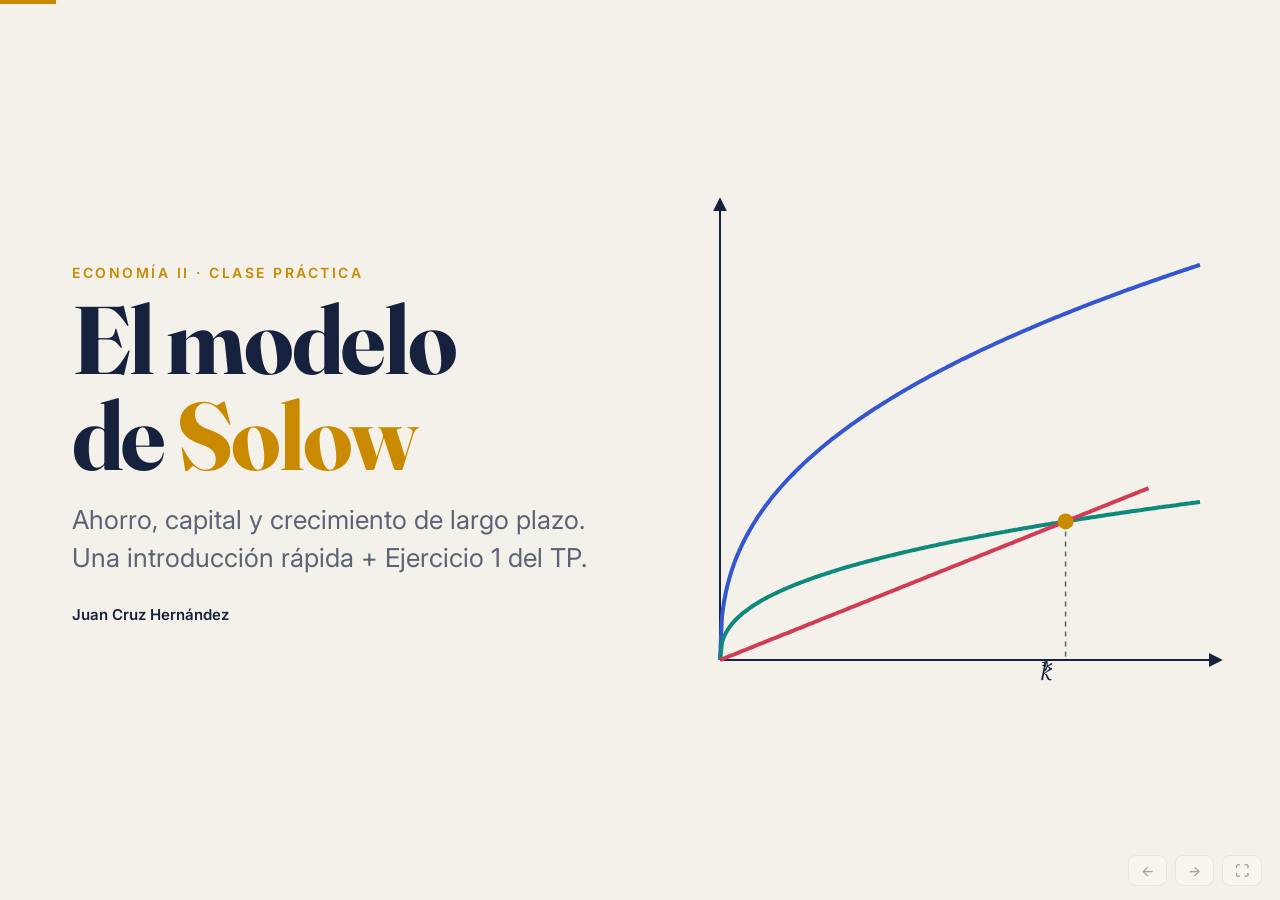
==== commit 2e080b29: "Slides Solow: agregar nombre en portada y sacar atajos de teclado Co-Authored-By: Claude Sonnet 5 <n" ====
--- a/Economía II/Slides 2026/Solow - Introducción (práctica).html
+++ b/Economía II/Slides 2026/Solow - Introducción (práctica).html
@@ -203,7 +203,7 @@
     <div class="kicker">Economía II · Clase práctica</div>
     <h1>El modelo<br>de <span>Solow</span></h1>
     <p class="sub">Ahorro, capital y crecimiento de largo plazo.<br>Una introducción rápida + Ejercicio 1 del TP.</p>
-    <p class="keys"><kbd>→</kbd><kbd>espacio</kbd> avanzar · <kbd>←</kbd> volver · <kbd>F</kbd> pantalla completa · <kbd>N</kbd> notas · <kbd>T</kbd> modo oscuro</p>
+    <p class="keys" style="margin-top:28px;font-weight:600;color:var(--ink)">Juan Cruz Hernández</p>
   </div>
   <aside class="notes">Arranque: avisar que como la teórica todavía no llegó a Solow, hoy hacemos una intro de ~30–35 min y después resolvemos el Ejercicio 1 del TP en el pizarrón. Las slides tienen un “laboratorio” interactivo para la estática comparada.</aside>
 </section>
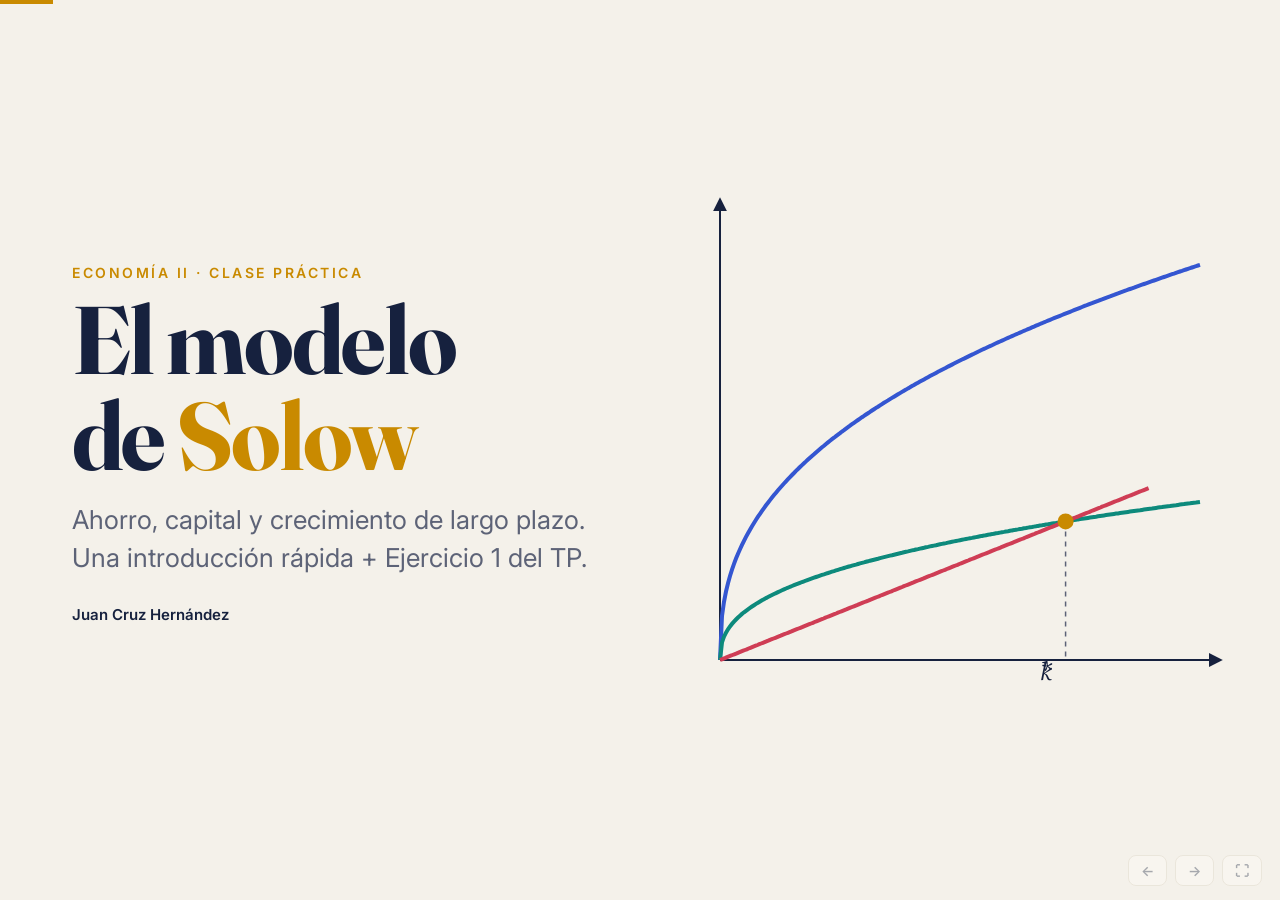
==== commit ca3b95fa: "Slides Solow: agregar progreso técnico (evidencia + mecanismo) y borrar apéndice Co-Authored-By: Cla" ====
--- a/Economía II/Slides 2026/Solow - Introducción (práctica).html
+++ b/Economía II/Slides 2026/Solow - Introducción (práctica).html
@@ -655,15 +655,58 @@
     </div>
     <div>
       <div class="card" data-f="4" style="border-top:5px solid var(--accent)">
-        <h3>La salida: progreso técnico</h3>
-        <p>Si la tecnología mejora a una tasa <i class="v">g</i>:</p>
-        <div class="eq sm"><i>Y<sub>t</sub></i> = <i>AK<sub>t</sub></i><sup><i>α</i></sup>(<i>X<sub>t</sub>N<sub>t</sub></i>)<sup>1−<i>α</i></sup>, &nbsp; <i>X</i><sub><i>t</i>+1</sub> = (1+<i>g</i>)<i>X<sub>t</sub></i></div>
-        <p>…entonces en el largo plazo <b>el ingreso per cápita crece a <i class="v">g</i></b>.</p>
-        <p class="small muted" style="margin-top:8px">→ Es el Ejercicio 2 del TP. Explicar <i class="v">g</i> es tarea de los modelos de <b>crecimiento endógeno</b>.</p>
+        <h3>¿De dónde sale el crecimiento sostenido?</h3>
+        <p>Acumular capital sólo te lleva a un <b>nivel</b> más alto: por los rendimientos decrecientes, la acumulación <b>se frena</b>.</p>
+        <p style="margin-top:10px">Para crecer <b>para siempre</b> hace falta otra cosa: <b class="c-acc">progreso técnico</b>.</p>
+        <p class="small muted" style="margin-top:8px">→ Lo vemos en las próximas slides; es el <b>Ejercicio 2 del TP</b>.</p>
       </div>
     </div>
   </div>
   <aside class="notes">Moraleja: acumular capital sólo te lleva a un nivel más alto; para crecer para siempre hace falta progreso tecnológico. Esto deja planteado el Ejercicio 2.</aside>
+</section>
+
+<!-- ===================== 17b. EVIDENCIA LARGO PLAZO ===================== -->
+<section class="slide" data-sec="5 · Usos y límites">
+  <div class="kicker">5 · La evidencia que falta</div>
+  <h2>Dos siglos de crecimiento sostenido</h2>
+  <div class="cols" style="grid-template-columns:1.32fr .68fr;gap:28px">
+    <div class="graphbox"><svg id="g-long" viewBox="0 0 760 430" width="100%"></svg></div>
+    <div style="display:flex;flex-direction:column;gap:12px">
+      <div class="card" style="padding:14px 18px">
+        <p style="font-size:19px">El modelo básico predice que, al llegar a su <i class="v">k</i>*, el ingreso per cápita <b>se estanca</b>.</p>
+      </div>
+      <div class="card" data-f="1" style="padding:14px 18px;border-left:5px solid var(--prod)">
+        <p style="font-size:19px">Pero los países <b>líderes</b> —ya cerca de su estado estacionario— llevan <b>~200 años</b> creciendo a <b>1,5–2% anual</b>, sin frenarse.</p>
+      </div>
+      <div class="callout" data-f="2" style="padding:12px 16px"><p class="small">El estado estacionario <b>no está quieto</b>: se corre hacia arriba todo el tiempo. Algo empuja la función de producción período a período. Eso es el <b class="c-acc">progreso técnico</b>.</p></div>
+    </div>
+  </div>
+  <p class="muted" style="margin-top:6px;font-size:12px">Escala logarítmica: la <b>pendiente</b> es la tasa de crecimiento. Fuente: Maddison Project Database 2023 — PIB per cápita (US$ internacionales de 2011).</p>
+  <aside class="notes">La idea clave para el E2: el modelo básico dice que al llegar a k* el ingreso per cápita se estanca. Pero EE.UU. y Reino Unido —las economas en la frontera, ya cerca de su EE— crecen a ~1,5–2% anual desde 1820, sin frenarse (EE.UU. ×22, R.U. ×12 en 200 años). En escala log es casi una recta = tasa constante. Avanzar: la línea punteada plana muestra qué habría pasado si la economa ya estuviera en su k* y no hubiera progreso técnico (ilustrativo, anclado en 1870): el ingreso se habra estancado. Toda la brecha hasta la curva real es, en el fondo, progreso técnico. Moraleja: el k* se corre hacia arriba porque la función de producción sube con la tecnologa.</aside>
+</section>
+
+<!-- ===================== 17c. LA SALIDA: PROGRESO TÉCNICO ===================== -->
+<section class="slide" data-sec="5 · Usos y límites">
+  <div class="kicker">5 · La salida</div>
+  <h2>La salida: progreso técnico</h2>
+  <p>El capital solo choca con rendimientos decrecientes. La salida es que la <b>tecnología mejore período a período</b> y corra la función de producción <b>hacia arriba</b>.</p>
+  <div class="cols" style="grid-template-columns:1.02fr .98fr;gap:30px;margin-top:10px">
+    <div>
+      <div class="card" style="border-left:6px solid var(--accent)">
+        <h3>Trabajo en unidades de eficiencia</h3>
+        <div class="eq sm left" style="margin:8px 0"><i>Y<sub>t</sub></i> = <i>AK<sub>t</sub></i><sup><i>α</i></sup>(<i>X<sub>t</sub>N<sub>t</sub></i>)<sup>1−<i>α</i></sup></div>
+        <div class="eq sm left" style="margin:8px 0"><i>X</i><sub><i>t</i>+1</sub> = (1+<i>g</i>)<i>X<sub>t</sub></i></div>
+        <p style="font-size:18px"><i class="v">X<sub>t</sub></i> es la <b>productividad del trabajo</b>, que crece a tasa <i class="v">g</i>: con el tiempo, cada trabajador “rinde como si fueran más trabajadores”.</p>
+        <p class="small muted" style="margin-top:8px">Ej.: con <b>computadora</b> se produce muchísimo más que con lápiz y papel, aun con el mismo capital físico por cabeza.</p>
+      </div>
+    </div>
+    <div style="display:flex;flex-direction:column;gap:14px">
+      <div class="graphbox"><svg id="g-tech" viewBox="0 0 520 300" width="100%"></svg></div>
+      <div class="callout" data-f="1" style="padding:12px 18px"><p><b>En el largo plazo</b>, <i class="v">y</i>, <i class="v">c</i> y <i class="v">k</i> crecen todas a la tasa <b class="c-acc"><i>g</i></b>: el motor del crecimiento sostenido es la <b>tecnología</b>, no la acumulación de capital.</p></div>
+    </div>
+  </div>
+  <p class="muted" style="margin-top:8px;font-size:13px">Solow toma <i class="v">g</i> como <b>exógeno</b>; explicar de dónde sale es tarea del <b>crecimiento endógeno</b> (Romer, Lucas). → <b>Ejercicio 2 del TP.</b></p>
+  <aside class="notes">El truco del E2: el progreso técnico entra como X (aumentador de trabajo / Harrod-neutral), que crece a g. Se trabaja con variables por “unidad de eficiencia” (dividir por X·N en vez de N): ahí hay un estado estacionario como antes. Pero volviendo a per cápita (dividir por N), y, c, k crecen todas a g en el largo plazo; las agregadas a g+n. El gráfico muestra la intuición: la tecnologa corre la curva de producción hacia arriba cada período, así que k nunca “alcanza” a un techo fijo. g es exógeno (dado); de dónde sale g lo responde el crecimiento endógeno. Esto es exactamente el Ejercicio 2.</aside>
 </section>
 
 <!-- ===================== 18. PARA LLEVARSE ===================== -->
@@ -700,33 +743,6 @@
     </div>
   </div>
   <aside class="notes">A partir de acá, pizarrón. Sugerencia de tiempos: inciso 1 ≈ 12′, inciso 2 ≈ 15′, inciso 3 ≈ 13′, inciso 4 ≈ 10′. Se puede volver al laboratorio y a la slide de transición para chequear los incisos 3 y 4.</aside>
-</section>
-
-<!-- ===================== 20. APÉNDICE ===================== -->
-<section class="slide" data-sec="Apéndice · para chequear">
-  <span class="tag-app">Backup · no mostrar antes</span>
-  <div class="kicker">Apéndice</div>
-  <h2>Resultados para chequear</h2>
-  <div class="cols" style="grid-template-columns:1.05fr .95fr;gap:30px">
-    <div class="card">
-      <div class="eq sm left" style="margin:4px 0"><i>k</i>* = <span class="par">(</span><span class="frac"><span><i>sA</i></span><span><i>n</i>+<i>δ</i></span></span><span class="par">)</span><sup><span class="frac"><span>1</span><span>1−<i>α</i></span></span></sup> <span class="m c-acc" style="float:right;font-size:24px">= 4</span></div>
-      <div class="eq sm left" style="margin:4px 0"><i>y</i>* = <i>A</i><span class="par">(</span><span class="frac"><span><i>sA</i></span><span><i>n</i>+<i>δ</i></span></span><span class="par">)</span><sup><span class="frac"><span><i>α</i></span><span>1−<i>α</i></span></span></sup> <span class="m c-acc" style="float:right;font-size:24px">= 2</span></div>
-      <div class="eq sm left" style="margin:4px 0"><i>i</i>* = (<i>n</i>+<i>δ</i>)<i>k</i>* <span class="m c-acc" style="float:right;font-size:24px">= 0,4</span></div>
-      <div class="eq sm left" style="margin:4px 0"><i>c</i>* = (1−<i>s</i>)<i>y</i>* <span class="m c-acc" style="float:right;font-size:24px">= 1,6</span></div>
-      <p class="small muted" style="margin-top:8px">Inciso 4: <i class="v">k</i><sub>0</sub> = 3,98 &lt; <i class="v">k</i>* = 4 → las variables per cápita crecen (cada vez más lento) hasta el EE; las agregadas crecen a una tasa <b>apenas mayor que <i class="v">n</i> = 5%</b> y convergen a <i class="v">n</i>.</p>
-    </div>
-    <div>
-      <table style="width:100%;border-collapse:collapse;font-size:19px;text-align:center" class="m">
-        <tr style="border-bottom:2px solid var(--line);font-family:var(--sans);font-size:15px;color:var(--muted)"><th style="text-align:left;padding:6px">↑ en…</th><th>k*</th><th>y*</th><th>i*</th><th>c*</th></tr>
-        <tr style="border-bottom:1px solid var(--line)"><td style="text-align:left;padding:8px"><i>s</i></td><td>↑</td><td>↑</td><td>↑</td><td>↑ si <i>s</i>&lt;<i>α</i><br>↓ si <i>s</i>&gt;<i>α</i></td></tr>
-        <tr style="border-bottom:1px solid var(--line)"><td style="text-align:left;padding:8px"><i>A</i></td><td>↑</td><td>↑</td><td>↑</td><td>↑</td></tr>
-        <tr style="border-bottom:1px solid var(--line)"><td style="text-align:left;padding:8px"><i>δ</i> (o <i>n</i>)</td><td>↓</td><td>↓</td><td>↓</td><td>↓</td></tr>
-        <tr><td style="text-align:left;padding:8px"><i>α</i></td><td colspan="4">↑ todas <b>si <i>sA</i> &gt; <i>n</i>+<i>δ</i></b><br><span style="font-size:15px;font-family:var(--sans);color:var(--muted)">(la base del exponente &gt; 1, como en el inciso 4)</span></td></tr>
-      </table>
-      <div class="callout warn" style="margin-top:14px;padding:10px 16px"><p class="small">La resolución pone “↑” para <i class="v">α</i> sin condición; vale si <span class="m"><i>sA</i>/(<i>n</i>+<i>δ</i>) &gt; 1</span>. Si fuera &lt; 1, <i class="v">k</i>* <b>bajaría</b> al subir <i class="v">α</i>.</p></div>
-    </div>
-  </div>
-  <aside class="notes">Slide de respaldo para vos. Ojo con i*: la resolución lo escribe como (sA)^{1/(1−α)} / (n+δ)^{α/(1−α)}, que es lo mismo que (n+δ)k*.</aside>
 </section>
 
 </div><!-- /deck -->
@@ -1108,6 +1124,60 @@
   txt(m, F.X(Y0 + yr) + 10, F.Y(L(KOR[yr])) + 26, `${Y0 + yr}: Corea pasa a Argentina`, { 'font-size': 14, fill: 'var(--ink)', 'font-family': 'Inter', 'font-weight': 600 });
 })();
 
+/* ---------------- long-run growth (log) ---------------- */
+(function longrun() {
+  // Maddison Project Database 2023, PIB per cápita (US$ internacionales 2011)
+  const USA = [2674, 2715, 2791, 2760, 2836, 2898, 2918, 2930, 2930, 2833, 3039, 3226, 3343, 3460, 3295, 3420, 3470, 3361, 3330, 3492, 3319, 3253, 3223, 3274, 3453, 3506, 3526, 3619, 3713, 3616, 3632, 3778, 3971, 4242, 4254, 4161, 4248, 4156, 4177, 4289, 4402, 4312, 4447, 4734, 4889, 4637, 4600, 4752, 4816, 4943, 4803, 4919, 4992, 5117, 4965, 5105, 5050, 5099, 5199, 5716, 6256, 6317, 6558, 6559, 6523, 6424, 6472, 6617, 6447, 6706, 6665, 6811, 7324, 6834, 6510, 7160, 6886, 7406, 7427, 7959, 8038, 8770, 8684, 8941, 8664, 9121, 9980, 9951, 8976, 9798, 9637, 9736, 9977, 10108, 9096, 9164, 10222, 9769, 10471, 10450, 10153, 9675, 10010, 11071, 11127, 11150, 11648, 11532, 11451, 11954, 10695, 9931, 8381, 8048, 8667, 9681, 10568, 11295, 10526, 11171, 12005, 13553, 14870, 16050, 16999, 16478, 14822, 14312, 14734, 14197, 15240, 16125, 16444, 16917, 16512, 17370, 17397, 17406, 16946, 17900, 18057, 18175, 18976, 19514, 20360, 21390, 22529, 22842, 23691, 24195, 23958, 24394, 25414, 26602, 26286, 25956, 27058, 28001, 29286, 29949, 29611, 30056, 29210, 30158, 32076, 33023, 33850, 34730, 35863, 36756, 36982, 36464, 37240, 37762, 38807, 39391, 40413, 41723, 43073, 44576, 45886, 45878, 46266, 47158, 48493, 49655, 50490, 50902, 50276, 48453, 49267, 49675, 50436, 51011, 51797, 52808, 53301, 54152, 55455, 56469, 54379, 57523, 58487];
+  const GBR = [3306, 3308, 3315, 3359, 3492, 3521, 3290, 3499, 3461, 3443, 3550, 3545, 3612, 3599, 3639, 3861, 3937, 3857, 3963, 3881, 4018, 3894, 3808, 3950, 4245, 4387, 4334, 4234, 4361, 4422, 4332, 4477, 4626, 4734, 4909, 4748, 5013, 5019, 4879, 5031, 5086, 5024, 4764, 5165, 5255, 5333, 5451, 5424, 5636, 5635, 5829, 5797, 5769, 5842, 5874, 5950, 5938, 5923, 5879, 5786, 5997, 6146, 6269, 6264, 6220, 6132, 6170, 6358, 6585, 6876, 6845, 6781, 6553, 6486, 6851, 6996, 7211, 7229, 7500, 7729, 7594, 7516, 7635, 7482, 7455, 7603, 7782, 7855, 7461, 7557, 7718, 7874, 7954, 8212, 8131, 8639, 8702, 8665, 8630, 7605, 7017, 6792, 7391, 7587, 7844, 8199, 7868, 8472, 8539, 8772, 8673, 8190, 8206, 8411, 8939, 9244, 9620, 9911, 9988, 9982, 10928, 11926, 12176, 12344, 11803, 11247, 10751, 10527, 10753, 11088, 11061, 11354, 11303, 11709, 12145, 12541, 12639, 12779, 12698, 13134, 13780, 14118, 14131, 14583, 15251, 15545, 15757, 16018, 16593, 16820, 17162, 17440, 18002, 19168, 18903, 18884, 19311, 19740, 20448, 20988, 20612, 20319, 20650, 21366, 21869, 22579, 23498, 24536, 25679, 26164, 26189, 25792, 25790, 26349, 27278, 27861, 28472, 29260, 30077, 30933, 31946, 32660, 33271, 34232, 34866, 35624, 36214, 36817, 36265, 34402, 34754, 34971, 35244, 35661, 36522, 37101, 37594, 38284, 38705, 39113, 34651, 37134, 38407];
+  const Y0 = 1820, T = USA.length - 1;
+  const svg = $('#g-long');
+  if (!svg) return;
+  const L = Math.log10, lo = 2000, hi = 80000;
+  const F = frame(svg, { W: 760, H: 430, ml: 74, mr: 118, mt: 24, mb: 42, xmin: Y0, xmax: Y0 + T, ymin: L(lo), ymax: L(hi) });
+  const gt = el('g', { class: 'tick' }, svg);
+  [2000, 5000, 10000, 20000, 50000].forEach(v => {
+    el('line', { x1: F.X(Y0), y1: F.Y(L(v)), x2: F.X(Y0 + T), y2: F.Y(L(v)), class: 'grid' }, gt);
+    txt(gt, F.X(Y0) - 8, F.Y(L(v)) + 4, 'US$ ' + (v / 1000) + 'k', { 'text-anchor': 'end' });
+  });
+  for (let y = 1840; y <= 2020; y += 40) txt(gt, F.X(y), F.Y(L(lo)) + 22, y, { 'text-anchor': 'middle' });
+  el('line', { x1: F.X(Y0), y1: F.Y(L(lo)), x2: F.X(Y0 + T), y2: F.Y(L(lo)), class: 'axis' }, svg);
+  const line = a => a.map((v, t) => (t ? 'L' : 'M') + F.X(Y0 + t).toFixed(1) + ',' + F.Y(L(v)).toFixed(1)).join('');
+  // flat "no technical progress" prediction (fragment), anchored at 1870
+  const fy = 1870 - Y0, flatLvl = USA[fy];
+  const fg = el('g', { 'data-f': 1 }, svg);
+  let d = 'M' + F.X(1870).toFixed(1) + ',' + F.Y(L(flatLvl)).toFixed(1);
+  for (let t = fy; t <= T; t++) d += 'L' + F.X(Y0 + t).toFixed(1) + ',' + F.Y(L(USA[t])).toFixed(1);
+  d += 'L' + F.X(Y0 + T).toFixed(1) + ',' + F.Y(L(flatLvl)).toFixed(1) + 'Z';
+  el('path', { d: d, fill: 'var(--accent)', opacity: .1 }, fg);
+  el('line', { x1: F.X(1870), y1: F.Y(L(flatLvl)), x2: F.X(Y0 + T), y2: F.Y(L(flatLvl)), stroke: 'var(--muted)', 'stroke-width': 2, 'stroke-dasharray': '7 6' }, fg);
+  txt(fg, F.X(1946), F.Y(L(flatLvl)) - 9, 'sin progreso técnico: el ingreso se estanca', { 'font-size': 13.5, fill: 'var(--muted)', 'font-family': 'Inter', 'font-style': 'italic', 'text-anchor': 'middle' });
+  txt(fg, F.X(2007), F.Y(L(16000)), 'todo esto es', { 'font-size': 13, fill: 'var(--accent)', 'font-family': 'Inter', 'text-anchor': 'middle' });
+  txt(fg, F.X(2007), F.Y(L(12000)), 'progreso técnico', { 'font-size': 13, fill: 'var(--accent)', 'font-family': 'Inter', 'font-weight': 700, 'text-anchor': 'middle' });
+  // country lines (always, drawn on top)
+  const g = el('g', { class: 'always' }, svg);
+  el('path', { d: line(GBR), fill: 'none', stroke: 'var(--violet)', 'stroke-width': 3, class: 'draw', pathLength: 1 }, g);
+  txt(g, F.X(Y0 + T) + 8, F.Y(L(GBR[T])) + 5, 'Reino Unido', { 'font-size': 15, fill: 'var(--violet)', 'font-family': 'Inter', 'font-weight': 700 });
+  el('path', { d: line(USA), fill: 'none', stroke: 'var(--prod)', 'stroke-width': 3.5, class: 'draw', pathLength: 1 }, g);
+  txt(g, F.X(Y0 + T) + 8, F.Y(L(USA[T])) - 6, 'EE.UU.', { 'font-size': 15, fill: 'var(--prod)', 'font-family': 'Inter', 'font-weight': 700 });
+})();
+
+/* ---------------- technical progress shifts the curve ---------------- */
+(function tech() {
+  const svg = $('#g-tech');
+  if (!svg) return;
+  const p = { a: .5, A: 1 }, p2 = { a: .5, A: 1.7 };
+  const F = frame(svg, { W: 520, H: 300, ml: 42, mr: 44, mt: 24, mb: 36, xmax: 10, ymax: 4.4 });
+  axes(svg, F, 'k', '<tspan font-style="italic">y</tspan>');
+  const g1 = el('g', { class: 'always' }, svg);
+  el('path', { d: curve(k => f(p, k), F, 0, 10), fill: 'none', stroke: 'var(--prod)', 'stroke-width': 3.5, class: 'draw', pathLength: 1 }, g1);
+  txt(g1, F.X(10) + 6, F.Y(f(p, 10)) + 6, 'hoy', { 'font-size': 14, fill: 'var(--prod)', 'font-family': 'Inter', 'font-weight': 700 });
+  const g2 = el('g', { 'data-f': 1 }, svg);
+  el('path', { d: curve(k => f(p2, k), F, 0, 10), fill: 'none', stroke: 'var(--accent)', 'stroke-width': 3.5 }, g2);
+  txt(g2, F.X(10) + 6, F.Y(f(p2, 10)) + 6, 'mañana', { 'font-size': 14, fill: 'var(--accent)', 'font-family': 'Inter', 'font-weight': 700 });
+  [2.6, 5.5].forEach(k => el('line', { x1: F.X(k), y1: F.Y(f(p, k)) - 3, x2: F.X(k), y2: F.Y(f(p2, k)) + 3, stroke: 'var(--accent)', 'stroke-width': 2.5, 'marker-end': F.arrow }, g2));
+  txt(g2, F.X(4), F.Y(3.95), 'progreso técnico: +g', { 'font-size': 15, fill: 'var(--accent)', 'font-family': 'Inter', 'font-weight': 700, 'text-anchor': 'middle' });
+})();
+
 /* ---------------- Argentina vs counterfactual ---------------- */
 (function argentina() {
   // Banco Mundial WDI, NY.GDP.PCAP.KD (US$ constantes 2015), 1960–2025
